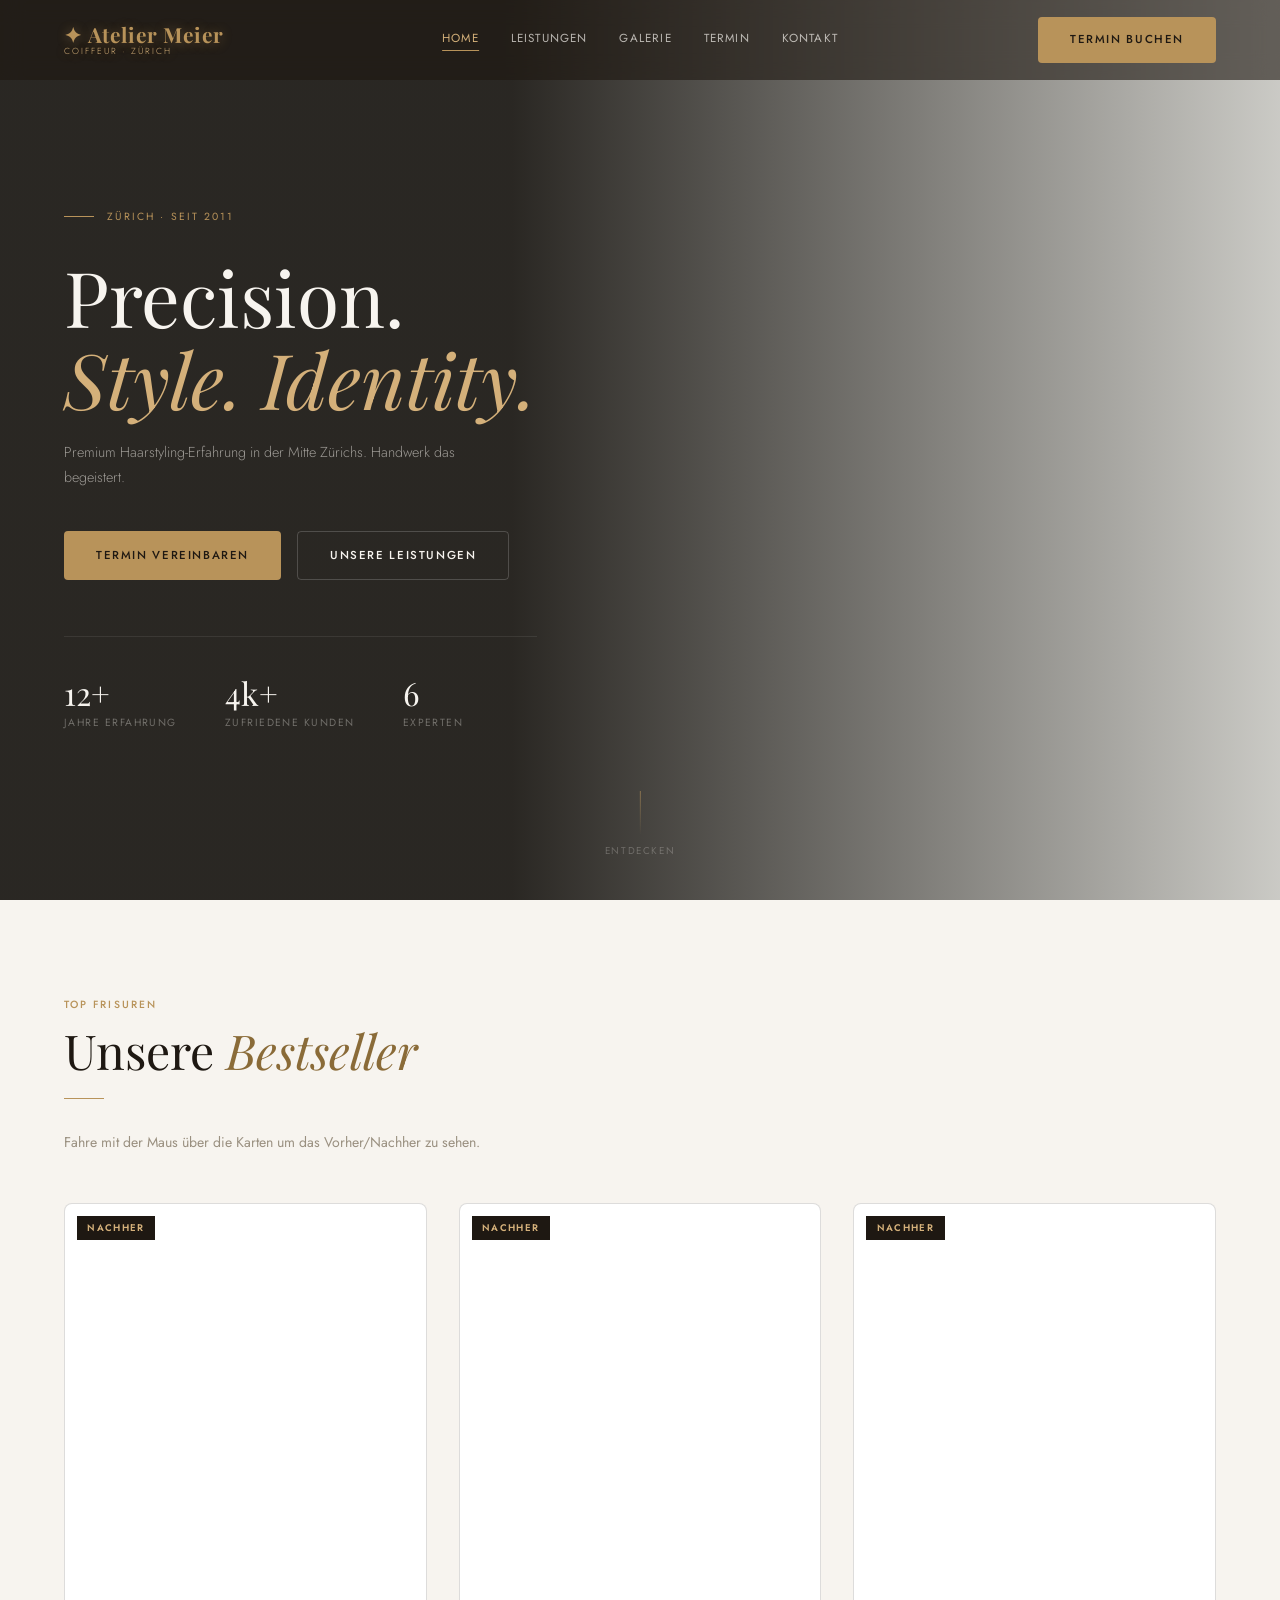
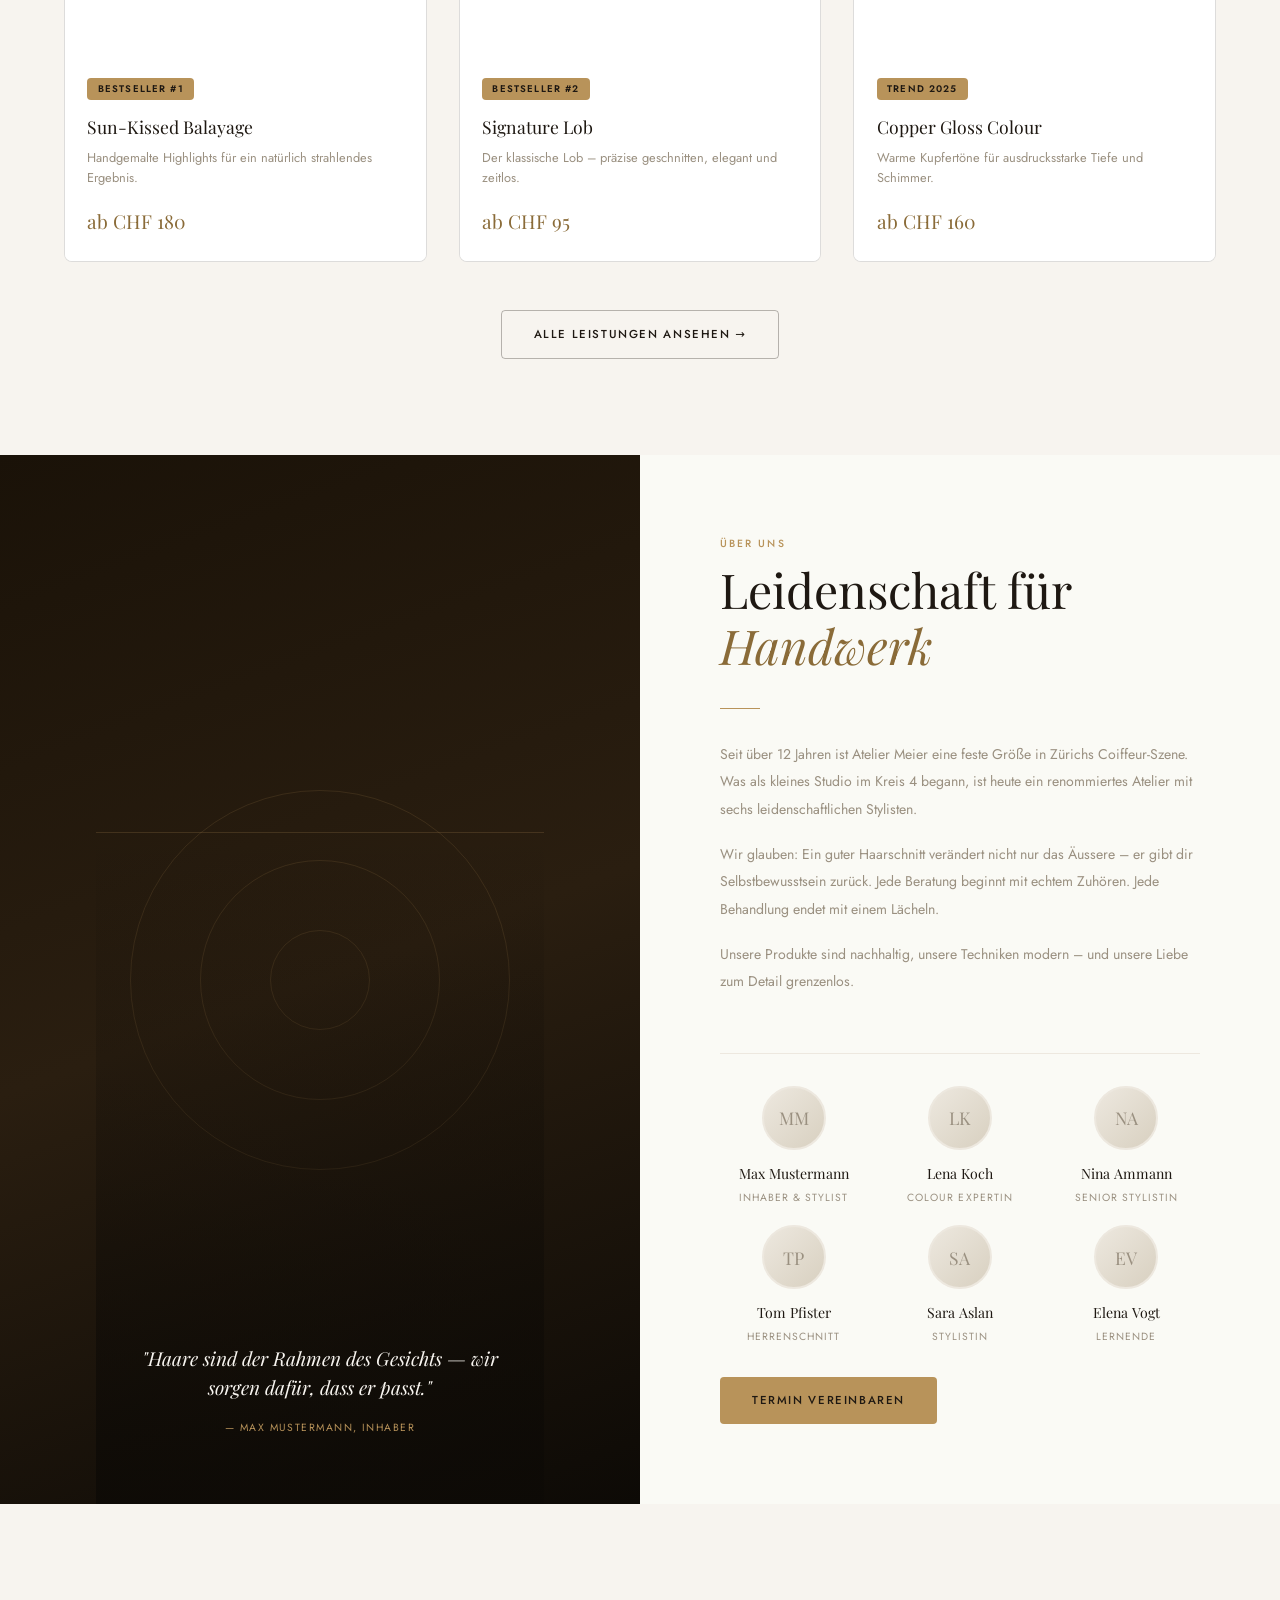
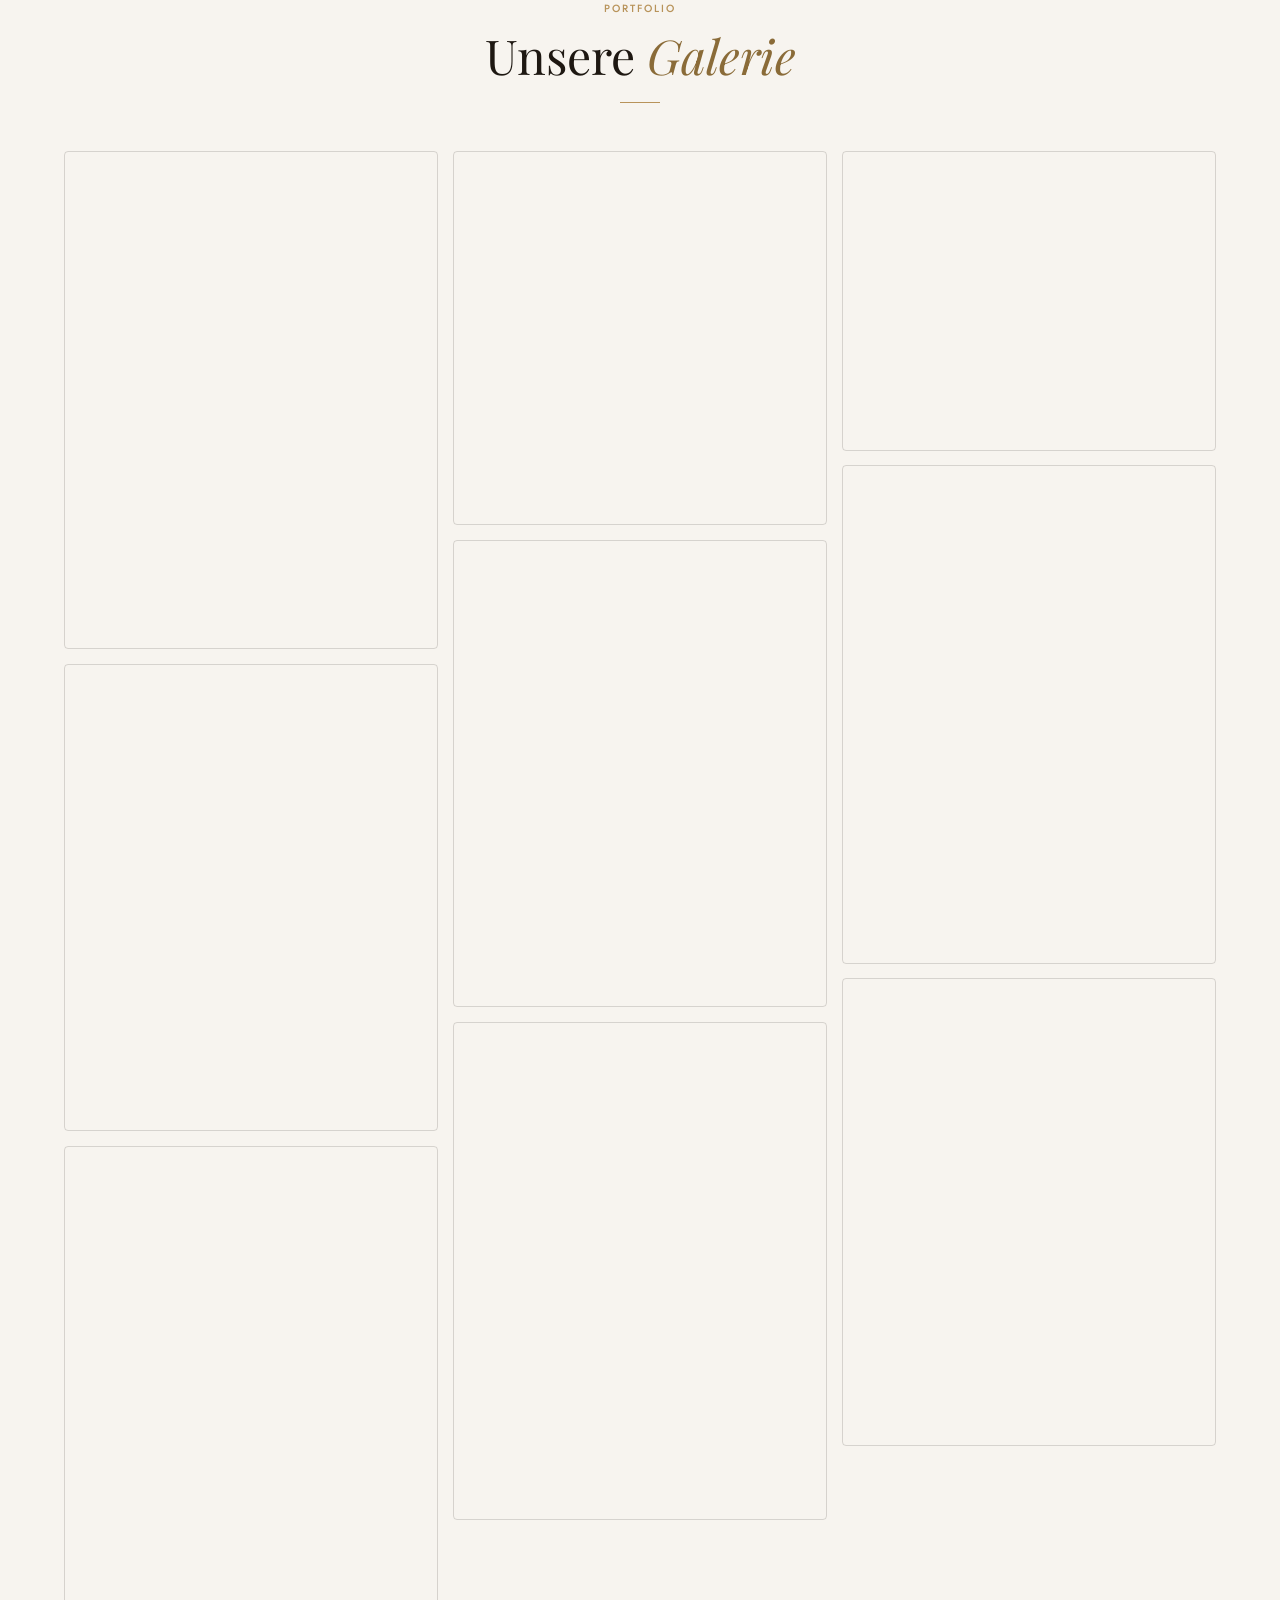
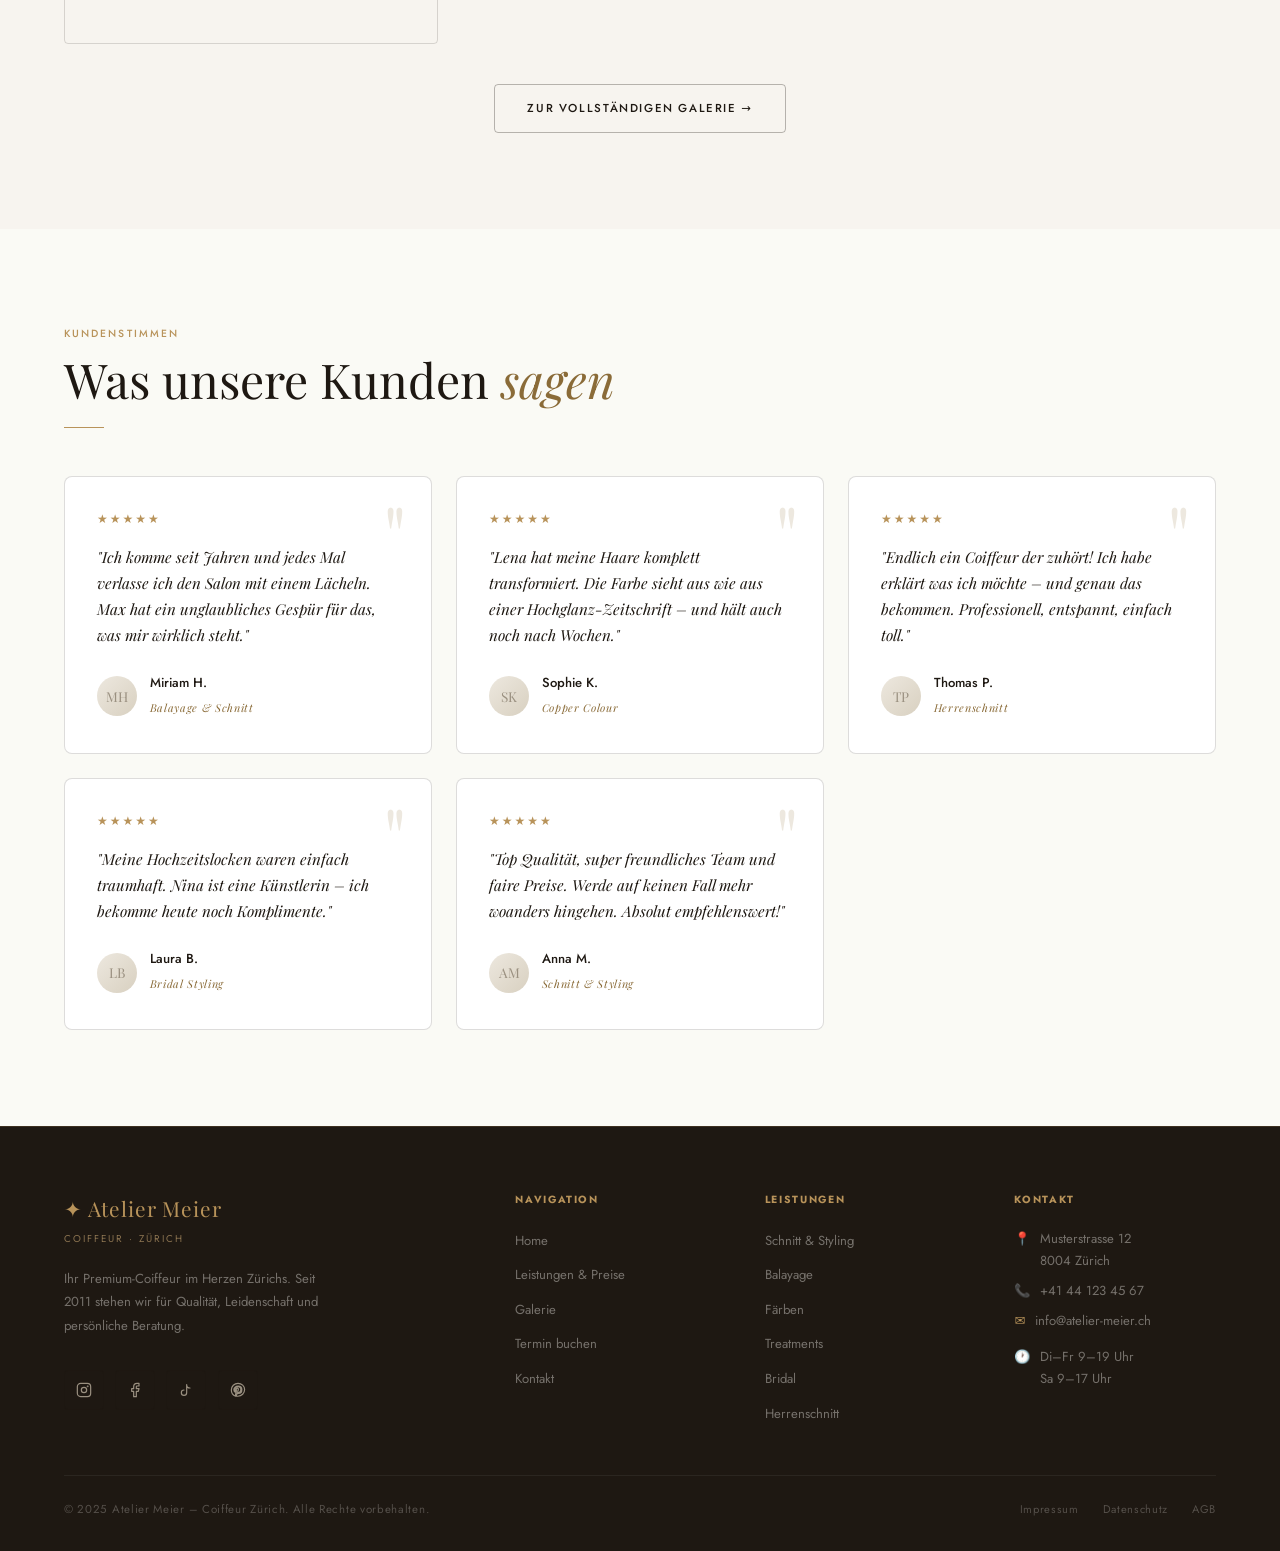
==== index.html @ 00f323e2 "Add files via upload" ====
<!DOCTYPE html>
<html lang="de">
<head>
  <meta charset="UTF-8">
  <meta name="viewport" content="width=device-width, initial-scale=1.0">
  <title>Coiffeur Zürich — Atelier Meier</title>
  <link rel="preconnect" href="https://fonts.googleapis.com">
  <link href="https://fonts.googleapis.com/css2?family=Playfair+Display:ital,wght@0,400;0,600;0,700;1,400;1,600&family=Jost:wght@300;400;500;600&family=Cormorant+Garamond:ital,wght@1,400;1,500&display=swap" rel="stylesheet">
  <link rel="stylesheet" href="style.css">
  <style>
    /* Hero background image */
    .hero-bg {
      background-image:
        linear-gradient(to right, rgba(13,10,6,0.88) 40%, rgba(13,10,6,0.2) 100%),
        url('images/hero-bg.jpg');
      background-size: cover;
      background-position: center;
    }
  </style>
</head>
<body>

<!-- ═══════ HEADER ═══════ -->
<header class="header dark-bg">
  <a href="index.html" class="nav-logo">
    ✦ Atelier Meier
    <span>Coiffeur · Zürich</span>
  </a>
  <nav class="nav-links">
    <a href="index.html" class="active">Home</a>
    <a href="produkte.html">Leistungen</a>
    <a href="galerie.html">Galerie</a>
    <a href="buchen.html">Termin</a>
    <a href="kontakt.html">Kontakt</a>
  </nav>
  <div class="nav-right">
    <a href="buchen.html" class="btn btn-gold">Termin buchen</a>
    <button class="hamburger" aria-label="Menü"><span></span><span></span><span></span></button>
  </div>
</header>
<nav class="mobile-nav">
  <a href="index.html">Home</a>
  <a href="produkte.html">Leistungen & Preise</a>
  <a href="galerie.html">Galerie</a>
  <a href="buchen.html">Termin buchen</a>
  <a href="kontakt.html">Kontakt</a>
</nav>

<!-- ═══════ HERO ═══════ -->
<section class="hero">
  <div class="hero-bg"></div>
  <div class="hero-img-accent"></div>
  <div class="hero-content">
    <div class="hero-eyebrow">Zürich · Seit 2011</div>
    <h1>Precision.<br><em>Style. Identity.</em></h1>
    <p class="hero-sub">Premium Haarstyling-Erfahrung in der Mitte Zürichs. Handwerk das begeistert.</p>
    <div class="hero-ctas">
      <a href="buchen.html" class="btn btn-gold">Termin vereinbaren</a>
      <a href="produkte.html" class="btn btn-outline-light">Unsere Leistungen</a>
    </div>
    <div class="hero-bar">
      <div><span class="hero-stat-num">12+</span><span class="hero-stat-label">Jahre Erfahrung</span></div>
      <div><span class="hero-stat-num">4k+</span><span class="hero-stat-label">Zufriedene Kunden</span></div>
      <div><span class="hero-stat-num">6</span><span class="hero-stat-label">Experten</span></div>
    </div>
  </div>
  <div class="scroll-hint">
    <div class="scroll-line"></div>
    <span>Entdecken</span>
  </div>
</section>

<!-- ═══════ BESTSELLER ═══════ -->
<section class="section bg-cream">
  <div class="fade-up">
    <span class="label">Top Frisuren</span>
    <h2 class="section-title">Unsere <em>Bestseller</em></h2>
    <div class="divider-gold"></div>
    <p style="color:var(--taupe);font-size:0.88rem;max-width:520px;margin-bottom:0;">Fahre mit der Maus über die Karten um das Vorher/Nachher zu sehen.</p>
  </div>
  <div class="bestseller-grid">

    <div class="style-card ba-balayage fade-up fade-up-delay-1">
      <div class="before-after">
        <div class="after-layer">
          <div class="ba-img-text">✦<br>Balayage<br>Nachher</div>
        </div>
        <div class="before-layer">
          <div class="ba-img-text" style="color:rgba(30,24,18,0.45);">✦<br>Natürlich<br>Vorher</div>
        </div>
        <span class="ba-label after">Nachher</span>
        <span class="ba-label before">Vorher</span>
      </div>
      <div class="style-card-body">
        <span class="style-badge">Bestseller #1</span>
        <div class="style-name">Sun-Kissed Balayage</div>
        <p class="style-desc">Handgemalte Highlights für ein natürlich strahlendes Ergebnis.</p>
        <span class="style-price">ab CHF 180</span>
      </div>
      <div class="hover-hint">Hover für Vorher/Nachher</div>
    </div>

    <div class="style-card ba-lob fade-up fade-up-delay-2">
      <div class="before-after">
        <div class="after-layer" style="background:linear-gradient(160deg,#1a1208,#3a2810);">
          <div class="ba-img-text">✦<br>Lob Cut<br>Nachher</div>
        </div>
        <div class="before-layer" style="background:linear-gradient(160deg,#d0c8b8,#e0d8c8);">
          <div class="ba-img-text" style="color:rgba(30,24,18,0.45);">✦<br>Lang<br>Vorher</div>
        </div>
        <span class="ba-label after">Nachher</span>
        <span class="ba-label before">Vorher</span>
      </div>
      <div class="style-card-body">
        <span class="style-badge">Bestseller #2</span>
        <div class="style-name">Signature Lob</div>
        <p class="style-desc">Der klassische Lob – präzise geschnitten, elegant und zeitlos.</p>
        <span class="style-price">ab CHF 95</span>
      </div>
      <div class="hover-hint">Hover für Vorher/Nachher</div>
    </div>

    <div class="style-card ba-copper fade-up fade-up-delay-3">
      <div class="before-after">
        <div class="after-layer" style="background:linear-gradient(160deg,#5a3d28,#8a6040);">
          <div class="ba-img-text" style="color:rgba(212,176,122,0.5);">✦<br>Kupfer<br>Nachher</div>
        </div>
        <div class="before-layer" style="background:linear-gradient(160deg,#9a9080,#b0a898);">
          <div class="ba-img-text" style="color:rgba(30,24,18,0.4);">✦<br>Aschblond<br>Vorher</div>
        </div>
        <span class="ba-label after">Nachher</span>
        <span class="ba-label before">Vorher</span>
      </div>
      <div class="style-card-body">
        <span class="style-badge">Trend 2025</span>
        <div class="style-name">Copper Gloss Colour</div>
        <p class="style-desc">Warme Kupfertöne für ausdrucksstarke Tiefe und Schimmer.</p>
        <span class="style-price">ab CHF 160</span>
      </div>
      <div class="hover-hint">Hover für Vorher/Nachher</div>
    </div>

  </div>
  <div style="text-align:center;margin-top:3rem;">
    <a href="produkte.html" class="btn btn-outline-dark">Alle Leistungen ansehen →</a>
  </div>
</section>

<!-- ═══════ ABOUT ═══════ -->
<section style="padding:0;" id="about">
  <div class="about-layout">
    <div class="about-visual">
      <div class="about-circles">
        <div class="about-circle" style="width:380px;height:380px;"></div>
        <div class="about-circle" style="width:240px;height:240px;"></div>
        <div class="about-circle" style="width:100px;height:100px;"></div>
      </div>
      <div class="about-person">
        <div class="about-quote-visual">
          <blockquote>"Haare sind der Rahmen des Gesichts — wir sorgen dafür, dass er passt."</blockquote>
          <cite>— Max Mustermann, Inhaber</cite>
        </div>
      </div>
    </div>
    <div class="about-content">
      <span class="label">Über uns</span>
      <h2 class="section-title">Leidenschaft für <em>Handwerk</em></h2>
      <div class="divider-gold"></div>
      <p>Seit über 12 Jahren ist Atelier Meier eine feste Größe in Zürichs Coiffeur-Szene. Was als kleines Studio im Kreis 4 begann, ist heute ein renommiertes Atelier mit sechs leidenschaftlichen Stylisten.</p>
      <p>Wir glauben: Ein guter Haarschnitt verändert nicht nur das Äussere – er gibt dir Selbstbewusstsein zurück. Jede Beratung beginnt mit echtem Zuhören. Jede Behandlung endet mit einem Lächeln.</p>
      <p>Unsere Produkte sind nachhaltig, unsere Techniken modern – und unsere Liebe zum Detail grenzenlos.</p>
      <div class="team-grid" style="grid-template-columns:repeat(3,1fr);">
        <div class="team-card">
          <div class="team-avatar">MM</div>
          <div class="team-name">Max Mustermann</div>
          <div class="team-role">Inhaber & Stylist</div>
        </div>
        <div class="team-card">
          <div class="team-avatar">LK</div>
          <div class="team-name">Lena Koch</div>
          <div class="team-role">Colour Expertin</div>
        </div>
        <div class="team-card">
          <div class="team-avatar">NA</div>
          <div class="team-name">Nina Ammann</div>
          <div class="team-role">Senior Stylistin</div>
        </div>
        <div class="team-card">
          <div class="team-avatar">TP</div>
          <div class="team-name">Tom Pfister</div>
          <div class="team-role">Herrenschnitt</div>
        </div>
        <div class="team-card">
          <div class="team-avatar">SA</div>
          <div class="team-name">Sara Aslan</div>
          <div class="team-role">Stylistin</div>
        </div>
        <div class="team-card">
          <div class="team-avatar">EV</div>
          <div class="team-name">Elena Vogt</div>
          <div class="team-role">Lernende</div>
        </div>
      </div>
      <div style="margin-top:2rem;">
        <a href="buchen.html" class="btn btn-gold">Termin vereinbaren</a>
      </div>
    </div>
  </div>
</section>

<!-- ═══════ GALERIE VORSCHAU ═══════ -->
<section class="section bg-cream">
  <div class="fade-up" style="text-align:center;margin-bottom:3rem;">
    <span class="label">Portfolio</span>
    <h2 class="section-title">Unsere <em>Galerie</em></h2>
    <div class="divider-gold center"></div>
  </div>
  <div class="gallery-masonry fade-up">
    <div class="gallery-item"><div class="gal-1 gallery-item-img"><div class="gallery-item-overlay"><span class="gallery-item-tag">Balayage</span></div></div></div>
    <div class="gallery-item"><div class="gal-2 gallery-item-img"><div class="gallery-item-overlay"><span class="gallery-item-tag" style="color:var(--espresso);background:rgba(255,255,255,0.7);">Schnitt</span></div></div></div>
    <div class="gallery-item"><div class="gal-3 gallery-item-img"><div class="gallery-item-overlay"><span class="gallery-item-tag">Colour</span></div></div></div>
    <div class="gallery-item"><div class="gal-7 gallery-item-img"><div class="gallery-item-overlay"><span class="gallery-item-tag" style="color:var(--espresso);background:rgba(255,255,255,0.7);">Styling</span></div></div></div>
    <div class="gallery-item"><div class="gal-5 gallery-item-img"><div class="gallery-item-overlay"><span class="gallery-item-tag">Highlights</span></div></div></div>
    <div class="gallery-item"><div class="gal-6 gallery-item-img"><div class="gallery-item-overlay"><span class="gallery-item-tag" style="color:var(--espresso);background:rgba(255,255,255,0.7);">Bridal</span></div></div></div>
    <div class="gallery-item"><div class="gal-4 gallery-item-img"><div class="gallery-item-overlay"><span class="gallery-item-tag">Herren</span></div></div></div>
    <div class="gallery-item"><div class="gal-8 gallery-item-img"><div class="gallery-item-overlay"><span class="gallery-item-tag" style="color:var(--espresso);background:rgba(255,255,255,0.7);">Treatment</span></div></div></div>
    <div class="gallery-item"><div class="gal-9 gallery-item-img"><div class="gallery-item-overlay"><span class="gallery-item-tag">Curls</span></div></div></div>
  </div>
  <div style="text-align:center;margin-top:2.5rem;">
    <a href="galerie.html" class="btn btn-outline-dark">Zur vollständigen Galerie →</a>
  </div>
</section>

<!-- ═══════ BEWERTUNGEN ═══════ -->
<section class="section">
  <div class="fade-up">
    <span class="label">Kundenstimmen</span>
    <h2 class="section-title">Was unsere Kunden <em>sagen</em></h2>
    <div class="divider-gold"></div>
  </div>
  <div class="reviews-grid">
    <div class="review-card fade-up fade-up-delay-1">
      <span class="review-stars">★★★★★</span>
      <p class="review-text">"Ich komme seit Jahren und jedes Mal verlasse ich den Salon mit einem Lächeln. Max hat ein unglaubliches Gespür für das, was mir wirklich steht."</p>
      <div class="review-author-row">
        <div class="review-avatar">MH</div>
        <div>
          <div class="review-name">Miriam H.</div>
          <span class="review-service">Balayage & Schnitt</span>
        </div>
      </div>
    </div>
    <div class="review-card fade-up fade-up-delay-2">
      <span class="review-stars">★★★★★</span>
      <p class="review-text">"Lena hat meine Haare komplett transformiert. Die Farbe sieht aus wie aus einer Hochglanz-Zeitschrift – und hält auch noch nach Wochen."</p>
      <div class="review-author-row">
        <div class="review-avatar">SK</div>
        <div>
          <div class="review-name">Sophie K.</div>
          <span class="review-service">Copper Colour</span>
        </div>
      </div>
    </div>
    <div class="review-card fade-up fade-up-delay-3">
      <span class="review-stars">★★★★★</span>
      <p class="review-text">"Endlich ein Coiffeur der zuhört! Ich habe erklärt was ich möchte – und genau das bekommen. Professionell, entspannt, einfach toll."</p>
      <div class="review-author-row">
        <div class="review-avatar">TP</div>
        <div>
          <div class="review-name">Thomas P.</div>
          <span class="review-service">Herrenschnitt</span>
        </div>
      </div>
    </div>
    <div class="review-card fade-up fade-up-delay-1">
      <span class="review-stars">★★★★★</span>
      <p class="review-text">"Meine Hochzeitslocken waren einfach traumhaft. Nina ist eine Künstlerin – ich bekomme heute noch Komplimente."</p>
      <div class="review-author-row">
        <div class="review-avatar">LB</div>
        <div>
          <div class="review-name">Laura B.</div>
          <span class="review-service">Bridal Styling</span>
        </div>
      </div>
    </div>
    <div class="review-card fade-up fade-up-delay-2">
      <span class="review-stars">★★★★★</span>
      <p class="review-text">"Top Qualität, super freundliches Team und faire Preise. Werde auf keinen Fall mehr woanders hingehen. Absolut empfehlenswert!"</p>
      <div class="review-author-row">
        <div class="review-avatar">AM</div>
        <div>
          <div class="review-name">Anna M.</div>
          <span class="review-service">Schnitt & Styling</span>
        </div>
      </div>
    </div>
  </div>
</section>

<!-- ═══════ FOOTER ═══════ -->
<footer class="footer">
  <div class="footer-grid">
    <div class="footer-brand">
      <span class="footer-brand-name">✦ Atelier Meier</span>
      <span class="footer-brand-sub">Coiffeur · Zürich</span>
      <p>Ihr Premium-Coiffeur im Herzen Zürichs. Seit 2011 stehen wir für Qualität, Leidenschaft und persönliche Beratung.</p>
      <div class="social-row">
        <a href="https://www.instagram.com/" target="_blank" rel="noopener" class="social-icon-btn" aria-label="Instagram">
          <svg viewBox="0 0 24 24"><rect x="2" y="2" width="20" height="20" rx="5" ry="5"/><circle cx="12" cy="12" r="4"/><circle cx="17.5" cy="6.5" r="0.5" fill="currentColor"/></svg>
        </a>
        <a href="https://www.facebook.com/" target="_blank" rel="noopener" class="social-icon-btn" aria-label="Facebook">
          <svg viewBox="0 0 24 24"><path d="M18 2h-3a5 5 0 0 0-5 5v3H7v4h3v8h4v-8h3l1-4h-4V7a1 1 0 0 1 1-1h3z"/></svg>
        </a>
        <a href="https://www.tiktok.com/" target="_blank" rel="noopener" class="social-icon-btn" aria-label="TikTok">
          <svg viewBox="0 0 24 24"><path d="M9 12a4 4 0 1 0 4 4V4a5 5 0 0 0 5 5"/></svg>
        </a>
        <a href="https://www.pinterest.com/" target="_blank" rel="noopener" class="social-icon-btn" aria-label="Pinterest">
          <svg viewBox="0 0 24 24"><path d="M12 2C6.48 2 2 6.48 2 12c0 4.24 2.65 7.86 6.39 9.29-.09-.78-.17-1.98.04-2.83.18-.77 1.22-5.17 1.22-5.17s-.31-.62-.31-1.54c0-1.45.84-2.53 1.88-2.53.89 0 1.32.67 1.32 1.47 0 .9-.57 2.23-.87 3.47-.25 1.04.52 1.88 1.54 1.88 1.85 0 3.09-2.37 3.09-5.17 0-2.14-1.44-3.73-4.04-3.73-2.94 0-4.76 2.2-4.76 4.64 0 .84.24 1.43.62 1.89.17.2.19.28.13.51-.04.17-.14.57-.18.73-.06.23-.24.31-.44.23-1.24-.51-1.82-1.88-1.82-3.42 0-2.52 2.12-5.53 6.33-5.53 3.38 0 5.6 2.44 5.6 5.07 0 3.45-1.91 6.02-4.71 6.02-.94 0-1.83-.51-2.13-1.08l-.59 2.27c-.21.82-.78 1.84-1.16 2.46.87.27 1.8.42 2.76.42 5.52 0 10-4.48 10-10S17.52 2 12 2z"/></svg>
        </a>
      </div>
    </div>
    <div class="footer-col">
      <h4>Navigation</h4>
      <ul>
        <li><a href="index.html">Home</a></li>
        <li><a href="produkte.html">Leistungen & Preise</a></li>
        <li><a href="galerie.html">Galerie</a></li>
        <li><a href="buchen.html">Termin buchen</a></li>
        <li><a href="kontakt.html">Kontakt</a></li>
      </ul>
    </div>
    <div class="footer-col">
      <h4>Leistungen</h4>
      <ul>
        <li><a href="produkte.html">Schnitt & Styling</a></li>
        <li><a href="produkte.html">Balayage</a></li>
        <li><a href="produkte.html">Färben</a></li>
        <li><a href="produkte.html">Treatments</a></li>
        <li><a href="produkte.html">Bridal</a></li>
        <li><a href="produkte.html">Herrenschnitt</a></li>
      </ul>
    </div>
    <div class="footer-col">
      <h4>Kontakt</h4>
      <div class="footer-contact-line"><span>📍</span><span>Musterstrasse 12<br>8004 Zürich</span></div>
      <div class="footer-contact-line"><span>📞</span><span>+41 44 123 45 67</span></div>
      <div class="footer-contact-line"><span>✉</span><span>info@atelier-meier.ch</span></div>
      <div class="footer-contact-line" style="margin-top:0.8rem;"><span>🕐</span><span>Di–Fr 9–19 Uhr<br>Sa 9–17 Uhr</span></div>
    </div>
  </div>
  <div class="footer-bottom">
    <p>© 2025 Atelier Meier – Coiffeur Zürich. Alle Rechte vorbehalten.</p>
    <div class="footer-bottom-links">
      <a href="#">Impressum</a>
      <a href="#">Datenschutz</a>
      <a href="#">AGB</a>
    </div>
  </div>
</footer>

<script src="script.js"></script>
</body>
</html>
---- style.css ----
/* ============================================================
   COIFFEUR ZÜRICH — style.css
   Farben & Werte im :root ändern!
   ============================================================ */

:root {
  /* ── FARBEN ── */
  --cream:        #F7F4EF;
  --cream-dark:   #EDE8DF;
  --sand:         #D8D0C0;
  --taupe:        #9A9080;
  --espresso:     #1E1812;
  --espresso-mid: #2C2318;
  --gold:         #B8935A;
  --gold-light:   #D4B07A;
  --gold-dark:    #8A6B38;
  --offwhite:     #FAFAF5;
  --white:        #FFFFFF;
  --black:        #111111;

  /* ── TYPOGRAFIE ── */
  --serif:        'Playfair Display', Georgia, serif;
  --sans:         'Jost', system-ui, sans-serif;
  --script:       'Cormorant Garamond', Georgia, serif;

  /* ── LAYOUT ── */
  --header-h:     80px;
  --radius:       4px;
  --radius-lg:    8px;
  --transition:   0.3s ease;

  /* ── BORDER ── */
  --border-light: rgba(255,255,255,0.18);
  --border-dark:  rgba(30,24,18,0.15);
  --border-gold:  rgba(184,147,90,0.4);
}

/* ── RESET ── */
*, *::before, *::after { box-sizing: border-box; margin: 0; padding: 0; }
html { scroll-behavior: smooth; font-size: 16px; }
body {
  background: var(--offwhite);
  color: var(--espresso);
  font-family: var(--sans);
  font-size: 0.95rem;
  line-height: 1.7;
  overflow-x: hidden;
}
a { color: inherit; text-decoration: none; }
img { max-width: 100%; display: block; object-fit: cover; }
button { cursor: pointer; font-family: var(--sans); border: none; }
ul { list-style: none; }

/* ── SCROLLBAR ── */
::-webkit-scrollbar { width: 5px; }
::-webkit-scrollbar-track { background: var(--cream); }
::-webkit-scrollbar-thumb { background: var(--gold); }

/* ============================================================
   TYPOGRAPHY HELPERS
   ============================================================ */
.label {
  font-size: 0.65rem;
  letter-spacing: 0.2em;
  text-transform: uppercase;
  font-weight: 500;
  color: var(--gold);
  display: block;
  margin-bottom: 0.6rem;
}
.section-title {
  font-family: var(--serif);
  font-size: clamp(1.9rem, 4vw, 3rem);
  font-weight: 400;
  line-height: 1.15;
  color: var(--espresso);
  margin-bottom: 1rem;
}
.section-title em { font-style: italic; color: var(--gold-dark); }
.section-title.light { color: var(--cream); }
.section-title.light em { color: var(--gold-light); }
.divider-gold {
  width: 40px; height: 1px;
  background: var(--gold);
  margin: 1.2rem 0 2rem;
}
.divider-gold.center { margin: 1.2rem auto 2rem; }

/* ============================================================
   BUTTONS
   ============================================================ */
.btn {
  display: inline-flex; align-items: center; gap: 0.5rem;
  font-family: var(--sans); font-size: 0.72rem;
  letter-spacing: 0.14em; text-transform: uppercase;
  font-weight: 500; padding: 0.85rem 2rem;
  border-radius: var(--radius);
  transition: all var(--transition); cursor: pointer;
}
.btn-gold {
  background: var(--gold); color: var(--espresso); border: none;
}
.btn-gold:hover { background: var(--gold-light); transform: translateY(-2px); box-shadow: 0 8px 24px rgba(184,147,90,0.3); }

.btn-outline-light {
  background: transparent; color: var(--cream);
  border: 1px solid var(--border-light);
}
.btn-outline-light:hover { border-color: var(--gold-light); color: var(--gold-light); }

.btn-outline-dark {
  background: transparent; color: var(--espresso);
  border: 1px solid rgba(30,24,18,0.3);
}
.btn-outline-dark:hover { border-color: var(--gold); color: var(--gold-dark); }

.btn-dark {
  background: var(--espresso); color: var(--cream); border: none;
}
.btn-dark:hover { background: var(--espresso-mid); transform: translateY(-2px); }

/* ============================================================
   HEADER / NAV
   ============================================================ */
.header {
  position: fixed; top: 0; left: 0; right: 0;
  height: var(--header-h);
  z-index: 1000;
  display: flex; align-items: center; justify-content: space-between;
  padding: 0 5%;
  transition: background 0.4s, box-shadow 0.4s;
}
.header.scrolled {
  background: rgba(250,250,245,0.96);
  backdrop-filter: blur(16px);
  box-shadow: 0 1px 0 var(--border-dark);
}
.header.dark-bg { background: rgba(30,24,18,0.6); backdrop-filter: blur(12px); }
.header.dark-bg.scrolled { background: rgba(20,16,10,0.96); }

.nav-logo {
  font-family: var(--serif);
  font-size: 1.3rem;
  font-weight: 700;
  color: var(--gold);
  letter-spacing: 0.04em;
  line-height: 1;
  text-shadow: 0 1px 12px rgba(184,147,90,0.4);
  flex-shrink: 0;
}
.nav-logo span { display: block; font-size: 0.55rem; letter-spacing: 0.22em; text-transform: uppercase; color: var(--gold-light); font-family: var(--sans); font-weight: 300; margin-top: 2px; }

.nav-links {
  display: flex; align-items: center; gap: 2rem;
  position: absolute; left: 50%; transform: translateX(-50%);
}
.nav-links a {
  font-size: 0.73rem; letter-spacing: 0.1em; text-transform: uppercase;
  color: var(--cream); opacity: 0.7;
  transition: opacity 0.2s, color 0.2s;
  position: relative; padding-bottom: 3px;
}
.nav-links a::after {
  content: ''; position: absolute; bottom: 0; left: 0;
  width: 0; height: 1px; background: var(--gold);
  transition: width 0.3s;
}
.nav-links a:hover, .nav-links a.active { opacity: 1; color: var(--gold-light); }
.nav-links a:hover::after, .nav-links a.active::after { width: 100%; }
.header.scrolled .nav-links a { color: var(--espresso); }
.header.scrolled .nav-links a:hover { color: var(--gold-dark); }

.nav-right { display: flex; align-items: center; gap: 0.8rem; flex-shrink: 0; }

.hamburger {
  display: none; flex-direction: column; gap: 5px;
  background: none; border: none; padding: 4px; cursor: pointer;
}
.hamburger span { display: block; width: 22px; height: 1.5px; background: var(--cream); border-radius: 2px; transition: all 0.3s; }
.header.scrolled .hamburger span { background: var(--espresso); }

/* Mobile nav */
.mobile-nav {
  display: none;
  position: fixed; top: var(--header-h); left: 0; right: 0;
  background: rgba(20,16,10,0.98);
  backdrop-filter: blur(20px);
  padding: 2rem 5%;
  z-index: 999;
  border-bottom: 1px solid var(--border-gold);
}
.mobile-nav.open { display: flex; flex-direction: column; gap: 1.2rem; }
.mobile-nav a { font-size: 1rem; letter-spacing: 0.08em; color: var(--cream); opacity: 0.8; padding: 0.4rem 0; border-bottom: 1px solid rgba(255,255,255,0.06); }
.mobile-nav a:hover { color: var(--gold-light); opacity: 1; }

/* ============================================================
   HERO
   ============================================================ */
.hero {
  position: relative; min-height: 100vh;
  display: flex; align-items: center;
  overflow: hidden;
}
.hero-bg {
  position: absolute; inset: 0;
  background: linear-gradient(135deg, #0d0a06 0%, #2a1e10 40%, #1a1208 100%);
}
/* Simulated hero image with gradient texture */
.hero-bg::before {
  content: '';
  position: absolute; inset: 0;
  background:
    radial-gradient(ellipse 80% 60% at 70% 50%, rgba(184,147,90,0.08) 0%, transparent 60%),
    repeating-linear-gradient(45deg, transparent, transparent 60px, rgba(184,147,90,0.015) 61px),
    repeating-linear-gradient(-45deg, transparent, transparent 60px, rgba(255,255,255,0.01) 61px);
}
.hero-bg::after {
  content: '';
  position: absolute; inset: 0;
  background: linear-gradient(to right, rgba(13,10,6,0.92) 45%, rgba(13,10,6,0.3) 100%);
}
.hero-img-accent {
  position: absolute; right: 0; top: 0; bottom: 0; width: 55%;
  background: linear-gradient(160deg, #2a1e10 0%, #3d2b18 50%, #1a1208 100%);
  clip-path: polygon(8% 0, 100% 0, 100% 100%, 0% 100%);
  opacity: 0.6;
}
.hero-img-placeholder {
  position: absolute; right: 5%; top: 50%; transform: translateY(-50%);
  width: 38%; aspect-ratio: 3/4;
  border: 1px solid var(--border-gold);
  display: flex; align-items: center; justify-content: center;
  flex-direction: column; gap: 0.8rem;
  color: rgba(184,147,90,0.4);
  font-family: var(--serif); font-size: 0.8rem;
  letter-spacing: 0.08em;
  font-style: italic;
}
.hero-img-placeholder::before {
  content: '';
  position: absolute; inset: 8px;
  border: 1px solid rgba(184,147,90,0.12);
}

.hero-content {
  position: relative; z-index: 2;
  padding: calc(var(--header-h) + 2rem) 5% 5rem;
  max-width: 640px;
}
.hero-eyebrow {
  display: inline-flex; align-items: center; gap: 0.8rem;
  font-size: 0.65rem; letter-spacing: 0.2em; text-transform: uppercase;
  color: var(--gold); margin-bottom: 1.8rem;
}
.hero-eyebrow::before { content: ''; width: 30px; height: 1px; background: var(--gold); }
.hero h1 {
  font-family: var(--serif); font-size: clamp(2.8rem, 6vw, 5rem);
  color: var(--cream); font-weight: 400; line-height: 1.08;
  margin-bottom: 1.2rem;
}
.hero h1 em { font-style: italic; color: var(--gold-light); display: block; }
.hero-sub {
  font-size: 0.9rem; color: rgba(247,244,239,0.55);
  max-width: 420px; margin-bottom: 2.5rem; line-height: 1.8;
  font-weight: 300;
}
.hero-ctas { display: flex; gap: 1rem; flex-wrap: wrap; margin-bottom: 3.5rem; }
.hero-bar {
  display: flex; gap: 3rem; padding-top: 2.5rem;
  border-top: 1px solid rgba(255,255,255,0.08);
}
.hero-stat-num {
  font-family: var(--serif); font-size: 2rem; color: var(--cream);
  display: block; line-height: 1;
}
.hero-stat-label {
  font-size: 0.65rem; letter-spacing: 0.14em; text-transform: uppercase;
  color: rgba(247,244,239,0.35); margin-top: 0.3rem; display: block;
}

/* Scroll indicator */
.scroll-hint {
  position: absolute; bottom: 2.5rem; left: 50%; transform: translateX(-50%);
  display: flex; flex-direction: column; align-items: center; gap: 0.5rem;
  color: rgba(247,244,239,0.25); font-size: 0.62rem; letter-spacing: 0.16em;
  text-transform: uppercase; z-index: 2;
}
.scroll-line { width: 1px; height: 44px; background: linear-gradient(to bottom, rgba(184,147,90,0.6), transparent); }

/* ============================================================
   SECTION WRAPPER
   ============================================================ */
.section { padding: 6rem 5%; }
.section.bg-cream { background: var(--cream); }
.section.bg-dark { background: var(--espresso); }
.section.bg-espresso-mid { background: var(--espresso-mid); }

/* ============================================================
   BESTSELLER / BEFORE-AFTER
   ============================================================ */
.bestseller-grid {
  display: grid;
  grid-template-columns: repeat(auto-fill, minmax(300px, 1fr));
  gap: 2rem;
  margin-top: 3rem;
}
.style-card {
  position: relative; overflow: hidden;
  border-radius: var(--radius-lg);
  cursor: pointer;
  border: 1px solid var(--border-dark);
}
.style-card:hover { box-shadow: 0 20px 60px rgba(0,0,0,0.2); }
.style-card-img {
  aspect-ratio: 3/4;
  position: relative; overflow: hidden;
}
/* Before/After effect */
.before-after {
  position: relative; overflow: hidden;
  aspect-ratio: 3/4;
}
.after-layer {
  position: absolute; inset: 0;
  background: linear-gradient(160deg, #2a1e10, #3d2b18, #1a1208);
  display: flex; align-items: center; justify-content: center;
  transition: opacity 0.5s ease;
}
.before-layer {
  position: absolute; inset: 0;
  background: linear-gradient(160deg, #c8bfb2, #ddd8d0, #b0a898);
  display: flex; align-items: center; justify-content: center;
  opacity: 0;
  transition: opacity 0.5s ease;
}
.style-card:hover .before-layer { opacity: 1; }
.style-card:hover .after-layer { opacity: 0; }
.ba-label {
  position: absolute; top: 0.75rem;
  font-size: 0.6rem; letter-spacing: 0.14em; text-transform: uppercase;
  padding: 0.25rem 0.65rem; font-weight: 600;
}
.ba-label.after { left: 0.75rem; background: var(--espresso); color: var(--gold-light); }
.ba-label.before { right: 0.75rem; background: var(--cream); color: var(--espresso); opacity: 0; transition: opacity 0.4s; }
.style-card:hover .ba-label.before { opacity: 1; }
.style-card:hover .ba-label.after { opacity: 0; }
.ba-img-text { font-family: var(--serif); font-size: 0.75rem; letter-spacing: 0.08em; font-style: italic; text-align: center; padding: 1rem; }
.after-layer .ba-img-text { color: rgba(184,147,90,0.5); }
.before-layer .ba-img-text { color: rgba(30,24,18,0.4); }

.style-card-body { padding: 1.3rem 1.4rem 1.5rem; background: var(--white); }
.style-badge {
  font-size: 0.6rem; letter-spacing: 0.12em; text-transform: uppercase;
  background: var(--gold); color: var(--espresso);
  padding: 0.18rem 0.65rem; display: inline-block;
  margin-bottom: 0.7rem; font-weight: 600;
  border-radius: var(--radius);
}
.style-name {
  font-family: var(--serif); font-size: 1.1rem; font-weight: 400;
  color: var(--espresso); margin-bottom: 0.4rem;
}
.style-desc { font-size: 0.8rem; color: var(--taupe); line-height: 1.6; margin-bottom: 1rem; }
.style-price {
  font-family: var(--serif); font-size: 1.2rem;
  color: var(--gold-dark); display: block;
}
.hover-hint {
  position: absolute; bottom: 0; left: 0; right: 0;
  padding: 0.6rem; background: var(--espresso);
  text-align: center; font-size: 0.62rem; letter-spacing: 0.12em;
  text-transform: uppercase; color: var(--gold-light);
  transform: translateY(100%); transition: transform 0.3s;
}
.style-card:hover .hover-hint { transform: translateY(0); }

/* ============================================================
   PRODUCT PAGE - CAROUSELS
   ============================================================ */
.carousel-section { margin-bottom: 4rem; }
.carousel-header { display: flex; align-items: flex-end; justify-content: space-between; margin-bottom: 2rem; flex-wrap: wrap; gap: 1rem; }
.carousel-track-wrap { overflow: hidden; }
.carousel-track {
  display: flex; gap: 1.5rem;
  transition: transform 0.5s cubic-bezier(0.4, 0, 0.2, 1);
}
.carousel-card {
  flex: 0 0 280px;
  border-radius: var(--radius-lg);
  overflow: hidden;
  border: 1px solid var(--border-dark);
  background: var(--white);
  transition: transform 0.3s, box-shadow 0.3s;
}
.carousel-card:hover { transform: translateY(-4px); box-shadow: 0 16px 40px rgba(0,0,0,0.12); }
.cc-img {
  aspect-ratio: 4/5; position: relative; overflow: hidden;
}
.cc-after { width: 100%; height: 100%; display: flex; align-items: center; justify-content: center; transition: opacity 0.4s; }
.cc-before {
  position: absolute; inset: 0; opacity: 0;
  display: flex; align-items: center; justify-content: center;
  transition: opacity 0.4s;
}
.carousel-card:hover .cc-before { opacity: 1; }
.carousel-card:hover .cc-after { opacity: 0; }
.cc-body { padding: 1rem 1.2rem 1.3rem; }
.cc-name { font-family: var(--serif); font-size: 1rem; margin-bottom: 0.3rem; }
.cc-desc { font-size: 0.78rem; color: var(--taupe); margin-bottom: 0.7rem; }
.cc-price { font-family: var(--serif); font-size: 1.1rem; color: var(--gold-dark); }
.carousel-nav { display: flex; gap: 0.6rem; margin-top: 1.5rem; justify-content: center; }
.car-btn {
  width: 40px; height: 40px;
  border: 1px solid var(--border-dark);
  background: transparent; border-radius: var(--radius);
  color: var(--espresso); font-size: 1rem;
  display: flex; align-items: center; justify-content: center;
  transition: all 0.2s; cursor: pointer;
}
.car-btn:hover { background: var(--espresso); color: var(--cream); border-color: var(--espresso); }

/* ============================================================
   PRICE TABLE
   ============================================================ */
.price-grid {
  display: grid;
  grid-template-columns: repeat(auto-fit, minmax(260px, 1fr));
  gap: 1.5rem; margin-top: 3rem;
}
.price-card {
  background: var(--white);
  border: 1px solid var(--border-dark);
  border-radius: var(--radius-lg);
  overflow: hidden;
  transition: transform 0.3s, box-shadow 0.3s;
}
.price-card:hover { transform: translateY(-5px); box-shadow: 0 20px 50px rgba(0,0,0,0.1); }
.price-card.featured {
  border-color: var(--gold);
  box-shadow: 0 0 0 1px var(--gold);
}
.price-card-header {
  padding: 1.8rem 1.8rem 1.4rem;
  background: linear-gradient(135deg, var(--espresso) 0%, var(--espresso-mid) 100%);
  position: relative; overflow: hidden;
}
.price-card-header::before {
  content: '';
  position: absolute; top: -20px; right: -20px;
  width: 100px; height: 100px; border-radius: 50%;
  background: rgba(184,147,90,0.08);
}
.price-card.featured .price-card-header { background: linear-gradient(135deg, var(--gold-dark), var(--gold)); }
.price-cat { font-size: 0.62rem; letter-spacing: 0.16em; text-transform: uppercase; color: var(--gold-light); margin-bottom: 0.5rem; display: block; }
.price-card.featured .price-cat { color: rgba(30,24,18,0.7); }
.price-name { font-family: var(--serif); font-size: 1.3rem; color: var(--cream); font-weight: 400; }
.price-card.featured .price-name { color: var(--espresso); }
.price-badge {
  position: absolute; top: 1rem; right: 1rem;
  background: var(--gold-light); color: var(--espresso);
  font-size: 0.58rem; letter-spacing: 0.1em; text-transform: uppercase;
  padding: 0.22rem 0.6rem; font-weight: 600;
}
.price-card-body { padding: 1.6rem 1.8rem; }
.price-item {
  display: flex; justify-content: space-between; align-items: baseline;
  padding: 0.65rem 0;
  border-bottom: 1px solid var(--cream-dark);
  font-size: 0.86rem;
}
.price-item:last-child { border-bottom: none; }
.price-item-name { color: var(--espresso-mid); }
.price-item-price {
  font-family: var(--serif); font-size: 1rem;
  color: var(--gold-dark); white-space: nowrap; margin-left: 1rem;
}
.price-item-desc { font-size: 0.7rem; color: var(--taupe); display: block; margin-top: 1px; }

/* ============================================================
   ABOUT
   ============================================================ */
.about-layout {
  display: grid;
  grid-template-columns: 1fr 1fr;
  gap: 0; min-height: 70vh;
}
.about-visual {
  background: linear-gradient(160deg, #1a1208, #2a1e10, #0d0a06);
  position: relative; overflow: hidden;
  display: flex; align-items: flex-end;
}
.about-circles { position: absolute; inset: 0; display: flex; align-items: center; justify-content: center; }
.about-circle { border: 1px solid rgba(184,147,90,0.15); border-radius: 50%; position: absolute; }
.about-person {
  position: absolute; bottom: 0; left: 50%; transform: translateX(-50%);
  width: 70%; aspect-ratio: 2/3;
  background: linear-gradient(to top, rgba(184,147,90,0.1), transparent);
  border-top: 1px solid rgba(184,147,90,0.2);
  display: flex; flex-direction: column; align-items: center; justify-content: flex-end;
  padding-bottom: 2rem;
}
.about-quote-visual {
  text-align: center; padding: 2rem;
}
.about-quote-visual blockquote { font-family: var(--serif); font-size: 1.2rem; color: var(--cream); font-style: italic; line-height: 1.5; margin-bottom: 0.8rem; }
.about-quote-visual cite { font-size: 0.65rem; letter-spacing: 0.14em; text-transform: uppercase; color: var(--gold); font-style: normal; }

.about-content { padding: 5rem 5rem; display: flex; flex-direction: column; justify-content: center; }
.about-content p { font-size: 0.88rem; color: var(--taupe); line-height: 1.95; margin-bottom: 1.1rem; }
.team-grid { display: grid; grid-template-columns: repeat(3, 1fr); gap: 1.2rem; margin-top: 2.5rem; padding-top: 2rem; border-top: 1px solid var(--cream-dark); }
.team-card { text-align: center; }
.team-avatar {
  width: 64px; height: 64px; border-radius: 50%;
  background: linear-gradient(135deg, var(--cream-dark), var(--sand));
  margin: 0 auto 0.7rem;
  display: flex; align-items: center; justify-content: center;
  font-family: var(--serif); font-size: 1.1rem; color: var(--taupe);
  border: 2px solid var(--cream-dark);
  transition: border-color 0.3s;
}
.team-card:hover .team-avatar { border-color: var(--gold); }
.team-name { font-family: var(--serif); font-size: 0.88rem; color: var(--espresso); margin-bottom: 0.2rem; }
.team-role { font-size: 0.65rem; letter-spacing: 0.1em; text-transform: uppercase; color: var(--taupe); }

/* ============================================================
   GALLERY
   ============================================================ */
.gallery-masonry {
  columns: 3; column-gap: 1rem;
  margin-top: 3rem;
}
.gallery-item {
  break-inside: avoid; margin-bottom: 1rem;
  position: relative; overflow: hidden;
  border-radius: var(--radius);
  cursor: pointer;
  border: 1px solid var(--border-dark);
}
.gallery-item-img {
  width: 100%; display: block;
  transition: transform 0.5s ease;
}
.gallery-item:hover .gallery-item-img { transform: scale(1.05); }
.gallery-item-overlay {
  position: absolute; inset: 0;
  background: rgba(30,24,18,0);
  display: flex; align-items: center; justify-content: center;
  transition: background 0.3s;
}
.gallery-item:hover .gallery-item-overlay { background: rgba(30,24,18,0.45); }
.gallery-item-tag {
  font-size: 0.65rem; letter-spacing: 0.14em; text-transform: uppercase;
  color: var(--cream); opacity: 0; transition: opacity 0.3s;
  background: rgba(184,147,90,0.8); padding: 0.3rem 0.8rem;
  border-radius: var(--radius);
}
.gallery-item:hover .gallery-item-tag { opacity: 1; }
/* Gallery placeholder colors */
.gal-1 { background: linear-gradient(135deg, #2a1e10, #1a1208); aspect-ratio: 2/3; }
.gal-2 { background: linear-gradient(135deg, #d8d0c0, #c8bfb2); aspect-ratio: 4/5; }
.gal-3 { background: linear-gradient(135deg, #3d2b18, #2a1e10); aspect-ratio: 3/4; }
.gal-4 { background: linear-gradient(135deg, #ede8df, #d8d0c0); aspect-ratio: 1; }
.gal-5 { background: linear-gradient(135deg, #1a1208, #2a1e10); aspect-ratio: 5/6; }
.gal-6 { background: linear-gradient(135deg, #c8bfb2, #b0a898); aspect-ratio: 3/2; }
.gal-7 { background: linear-gradient(135deg, #2a1e10, #4a3520); aspect-ratio: 2/3; }
.gal-8 { background: linear-gradient(135deg, #ede8df, #e8e2d8); aspect-ratio: 4/3; }
.gal-9 { background: linear-gradient(135deg, #1a1208, #0d0a06); aspect-ratio: 3/4; }

/* ============================================================
   REVIEWS
   ============================================================ */
.reviews-grid {
  display: grid;
  grid-template-columns: repeat(auto-fill, minmax(280px, 1fr));
  gap: 1.5rem; margin-top: 3rem;
}
.review-card {
  background: var(--white);
  border: 1px solid var(--border-dark);
  border-radius: var(--radius-lg);
  padding: 2rem;
  transition: transform 0.3s, box-shadow 0.3s;
  position: relative;
}
.review-card::before {
  content: '"';
  position: absolute; top: 1rem; right: 1.5rem;
  font-family: var(--serif); font-size: 5rem; line-height: 1;
  color: var(--cream-dark); pointer-events: none;
}
.review-card:hover { transform: translateY(-4px); box-shadow: 0 16px 40px rgba(0,0,0,0.08); }
.review-stars { color: var(--gold); letter-spacing: 2px; font-size: 0.75rem; margin-bottom: 1rem; display: block; }
.review-text { font-family: var(--serif); font-size: 0.95rem; font-style: italic; color: var(--espresso); line-height: 1.7; margin-bottom: 1.5rem; }
.review-author-row { display: flex; align-items: center; gap: 0.8rem; }
.review-avatar {
  width: 40px; height: 40px; border-radius: 50%;
  background: linear-gradient(135deg, var(--cream-dark), var(--sand));
  display: flex; align-items: center; justify-content: center;
  font-family: var(--serif); font-size: 0.85rem; color: var(--taupe);
  flex-shrink: 0;
}
.review-name { font-size: 0.82rem; font-weight: 500; color: var(--espresso); }
.review-service { font-size: 0.68rem; color: var(--gold-dark); letter-spacing: 0.06em; font-style: italic; font-family: var(--serif); }

/* ============================================================
   BOOKING PAGE
   ============================================================ */
.booking-layout {
  display: grid; grid-template-columns: 1fr 380px; gap: 3rem;
  align-items: start;
}
.booking-form-section {
  background: var(--white);
  border: 1px solid var(--border-dark);
  border-radius: var(--radius-lg);
  padding: 2.5rem;
}
.booking-form-section h3 {
  font-family: var(--serif); font-size: 1.15rem; font-weight: 400;
  margin-bottom: 1.8rem; padding-bottom: 1rem;
  border-bottom: 1px solid var(--cream-dark);
  color: var(--espresso);
}
.form-group { margin-bottom: 1.2rem; }
.form-row { display: grid; grid-template-columns: 1fr 1fr; gap: 1rem; }
.form-label {
  display: block; font-size: 0.68rem; letter-spacing: 0.1em;
  text-transform: uppercase; color: var(--taupe);
  margin-bottom: 0.45rem; font-weight: 500;
}
.form-input, .form-select, .form-textarea {
  width: 100%;
  background: var(--offwhite);
  border: 1px solid var(--border-dark);
  border-radius: var(--radius);
  padding: 0.78rem 1rem;
  font-family: var(--sans); font-size: 0.88rem;
  color: var(--espresso); outline: none;
  transition: border-color 0.25s, box-shadow 0.25s;
}
.form-input:focus, .form-select:focus, .form-textarea:focus {
  border-color: var(--gold);
  box-shadow: 0 0 0 3px rgba(184,147,90,0.12);
}
.form-input::placeholder, .form-textarea::placeholder { color: var(--sand); }
.form-textarea { resize: vertical; min-height: 100px; }
.form-select { cursor: pointer; }

/* Service checkboxes */
.service-checkboxes { display: grid; grid-template-columns: 1fr 1fr; gap: 0.6rem; }
.service-check-item { position: relative; }
.service-check-item input { position: absolute; opacity: 0; width: 0; }
.service-check-label {
  display: flex; align-items: center; gap: 0.6rem;
  padding: 0.65rem 0.9rem;
  border: 1px solid var(--border-dark);
  border-radius: var(--radius);
  cursor: pointer; font-size: 0.82rem;
  color: var(--espresso-mid);
  transition: all 0.2s; background: var(--offwhite);
}
.service-check-item input:checked + .service-check-label {
  border-color: var(--gold);
  background: rgba(184,147,90,0.07);
  color: var(--gold-dark);
}
.check-icon {
  width: 16px; height: 16px; border: 1px solid var(--sand);
  border-radius: 3px; flex-shrink: 0;
  display: flex; align-items: center; justify-content: center;
  transition: all 0.2s;
}
.service-check-item input:checked + .service-check-label .check-icon {
  background: var(--gold); border-color: var(--gold); color: white;
  font-size: 0.7rem;
}

/* Stylist picker */
.stylist-grid { display: grid; grid-template-columns: repeat(3, 1fr); gap: 0.8rem; }
.stylist-pick { position: relative; }
.stylist-pick input { position: absolute; opacity: 0; width: 0; }
.stylist-pick-label {
  display: flex; flex-direction: column; align-items: center; gap: 0.4rem;
  padding: 0.8rem 0.5rem;
  border: 1px solid var(--border-dark);
  border-radius: var(--radius);
  cursor: pointer; text-align: center;
  transition: all 0.2s; background: var(--offwhite);
}
.stylist-pick input:checked + .stylist-pick-label {
  border-color: var(--gold); background: rgba(184,147,90,0.07);
}
.stylist-pick-av {
  width: 44px; height: 44px; border-radius: 50%;
  background: linear-gradient(135deg, var(--cream-dark), var(--sand));
  display: flex; align-items: center; justify-content: center;
  font-family: var(--serif); font-size: 0.9rem; color: var(--taupe);
  transition: border-color 0.2s;
  border: 2px solid transparent;
}
.stylist-pick input:checked + .stylist-pick-label .stylist-pick-av { border-color: var(--gold); }
.stylist-pick-name { font-size: 0.72rem; color: var(--espresso); font-weight: 500; }
.stylist-pick-spec { font-size: 0.62rem; color: var(--taupe); letter-spacing: 0.04em; }

/* Booking sidebar */
.booking-sidebar {
  position: sticky; top: calc(var(--header-h) + 1.5rem);
}
.booking-info-card {
  background: var(--espresso);
  border-radius: var(--radius-lg);
  padding: 2rem; margin-bottom: 1.5rem;
  border: 1px solid rgba(184,147,90,0.2);
}
.booking-info-card h4 {
  font-family: var(--serif); font-size: 1.1rem; color: var(--cream);
  font-weight: 400; margin-bottom: 1.2rem; padding-bottom: 0.8rem;
  border-bottom: 1px solid rgba(255,255,255,0.08);
}
.info-row {
  display: flex; gap: 0.8rem; margin-bottom: 1rem;
  font-size: 0.82rem; color: rgba(247,244,239,0.6);
}
.info-row-icon { color: var(--gold); flex-shrink: 0; font-size: 1rem; }
.info-row-text strong { display: block; color: var(--cream); font-weight: 400; margin-bottom: 0.1rem; }

/* ============================================================
   CONTACT
   ============================================================ */
.contact-layout { display: grid; grid-template-columns: 1fr 1fr; gap: 4rem; }
.contact-form-wrap { /* same as booking styles */ }
.contact-info-item {
  display: flex; gap: 1rem; align-items: flex-start;
  padding: 1.3rem;
  border: 1px solid var(--border-dark);
  border-radius: var(--radius);
  margin-bottom: 0.9rem;
  transition: border-color 0.2s;
}
.contact-info-item:hover { border-color: var(--gold); }
.contact-icon-box {
  width: 42px; height: 42px;
  border: 1px solid var(--border-dark);
  border-radius: var(--radius);
  display: flex; align-items: center; justify-content: center;
  color: var(--gold); font-size: 1rem; flex-shrink: 0;
  transition: background 0.2s;
}
.contact-info-item:hover .contact-icon-box { background: var(--gold); color: var(--espresso); }
.contact-info-item h4 { font-size: 0.7rem; letter-spacing: 0.1em; text-transform: uppercase; color: var(--taupe); margin-bottom: 0.3rem; }
.contact-info-item p { font-size: 0.86rem; color: var(--espresso); line-height: 1.5; }

/* Social icons row */
.social-row { display: flex; gap: 0.7rem; margin-top: 2rem; }
.social-icon-btn {
  width: 40px; height: 40px;
  border: 1px solid var(--border-dark);
  border-radius: var(--radius);
  display: flex; align-items: center; justify-content: center;
  color: var(--taupe); transition: all 0.2s;
  background: transparent;
}
.social-icon-btn:hover { background: var(--espresso); color: var(--gold-light); border-color: var(--espresso); transform: translateY(-2px); }
.social-icon-btn svg { width: 16px; height: 16px; stroke: currentColor; fill: none; stroke-width: 1.8; stroke-linecap: round; stroke-linejoin: round; }

/* ============================================================
   FOOTER
   ============================================================ */
.footer {
  background: var(--espresso);
  border-top: 1px solid rgba(184,147,90,0.2);
  padding: 4rem 5% 2rem;
}
.footer-grid {
  display: grid; grid-template-columns: 2fr 1fr 1fr 1fr;
  gap: 3rem; margin-bottom: 3rem;
}
.footer-brand-name {
  font-family: var(--serif); font-size: 1.3rem; color: var(--gold);
  letter-spacing: 0.04em; display: block; margin-bottom: 0.3rem;
}
.footer-brand-sub { font-size: 0.62rem; letter-spacing: 0.2em; text-transform: uppercase; color: var(--gold-light); opacity: 0.6; display: block; margin-bottom: 1.2rem; }
.footer-brand p { font-size: 0.82rem; color: rgba(247,244,239,0.4); line-height: 1.8; margin-bottom: 1.5rem; max-width: 280px; }
.footer-col h4 { font-size: 0.65rem; letter-spacing: 0.16em; text-transform: uppercase; color: var(--gold); margin-bottom: 1.2rem; }
.footer-col ul { display: flex; flex-direction: column; gap: 0.55rem; }
.footer-col ul li a { font-size: 0.82rem; color: rgba(247,244,239,0.4); transition: color 0.2s; }
.footer-col ul li a:hover { color: var(--cream); }
.footer-contact-line { display: flex; gap: 0.6rem; font-size: 0.82rem; color: rgba(247,244,239,0.4); margin-bottom: 0.5rem; }
.footer-contact-line span:first-child { color: var(--gold); flex-shrink: 0; }
.footer-bottom {
  border-top: 1px solid rgba(255,255,255,0.06);
  padding-top: 1.5rem;
  display: flex; justify-content: space-between; align-items: center; flex-wrap: wrap; gap: 1rem;
}
.footer-bottom p { font-size: 0.72rem; color: rgba(247,244,239,0.25); letter-spacing: 0.06em; }
.footer-bottom-links { display: flex; gap: 1.5rem; }
.footer-bottom-links a { font-size: 0.7rem; color: rgba(247,244,239,0.25); transition: color 0.2s; letter-spacing: 0.06em; }
.footer-bottom-links a:hover { color: var(--gold-light); }

/* ============================================================
   PAGE TRANSITIONS & ANIMATIONS
   ============================================================ */
.fade-up {
  opacity: 0; transform: translateY(28px);
  transition: opacity 0.7s ease, transform 0.7s ease;
}
.fade-up.visible { opacity: 1; transform: translateY(0); }
.fade-up-delay-1 { transition-delay: 0.1s; }
.fade-up-delay-2 { transition-delay: 0.2s; }
.fade-up-delay-3 { transition-delay: 0.3s; }

/* Page indicator dots */
.page-dots { display: flex; gap: 0.5rem; justify-content: center; margin-top: 2rem; }
.dot { width: 6px; height: 6px; border-radius: 50%; background: var(--sand); transition: all 0.3s; cursor: pointer; border: none; }
.dot.active { background: var(--gold); width: 20px; border-radius: 3px; }

/* ============================================================
   RESPONSIVE
   ============================================================ */
@media (max-width: 1024px) {
  .footer-grid { grid-template-columns: 1fr 1fr; }
  .about-layout { grid-template-columns: 1fr; }
  .booking-layout { grid-template-columns: 1fr; }
  .booking-sidebar { position: static; }
  .contact-layout { grid-template-columns: 1fr; }
}
@media (max-width: 768px) {
  :root { --header-h: 70px; }
  .header { padding: 0 4%; }
  .nav-links { display: none; }
  .nav-right .btn { display: none; }
  .hamburger { display: flex; }
  .gallery-masonry { columns: 2; }
  .hero-img-placeholder { display: none; }
  .about-content { padding: 3rem 5%; }
  .footer-grid { grid-template-columns: 1fr; gap: 2rem; }
  .form-row { grid-template-columns: 1fr; }
  .stylist-grid { grid-template-columns: repeat(2, 1fr); }
  .section { padding: 4rem 5%; }
  .team-grid { grid-template-columns: 1fr 1fr; }
}
@media (max-width: 480px) {
  .gallery-masonry { columns: 1; }
  .service-checkboxes { grid-template-columns: 1fr; }
  .price-grid { grid-template-columns: 1fr; }
}


/* ════════ REAL IMAGES (added) ════════ */
.bg-img {
  background-size: cover;
  background-position: center;
  background-repeat: no-repeat;
}

/* Hero now uses real image, hide the symbolic placeholder */
.hero-bg {
  background-image:
    linear-gradient(to right, rgba(13,10,6,0.78) 35%, rgba(13,10,6,0.15) 100%),
    url('images/hero-bg.jpg');
  background-size: cover;
  background-position: center;
}
.hero-bg::before, .hero-bg::after { content: none; }
.hero-img-placeholder { display: none !important; }
.hero-img-accent {
  background-image: url('images/hero-accent.jpg');
  background-size: cover; background-position: center;
  opacity: 0.95; clip-path: polygon(12% 0, 100% 0, 100% 100%, 0% 100%);
}

/* Bestseller — full container width + bigger cards */
.bestseller-grid {
  grid-template-columns: repeat(3, 1fr) !important;
  gap: 2rem;
  margin-top: 3rem;
  width: 100%;
}
@media (max-width: 900px) { .bestseller-grid { grid-template-columns: 1fr !important; } }
.style-card .before-after { aspect-ratio: 4/5; }
.style-card { background: var(--white); }

/* Replace gradient layers with real before/after photos */
.ba-balayage .after-layer { background-image: url('images/ba-balayage-after.jpg'); background-size: cover; background-position: center; }
.ba-balayage .before-layer { background-image: url('images/ba-balayage-before.jpg'); background-size: cover; background-position: center; }
.ba-lob .after-layer { background-image: url('images/ba-lob-after.jpg'); background-size: cover; background-position: center; }
.ba-lob .before-layer { background-image: url('images/ba-lob-before.jpg'); background-size: cover; background-position: center; }
.ba-copper .after-layer { background-image: url('images/ba-copper-after.jpg'); background-size: cover; background-position: center; }
.ba-copper .before-layer { background-image: url('images/ba-copper-before.jpg'); background-size: cover; background-position: center; }
.before-after .ba-img-text { display: none; }

/* Carousel before/after real images */
.cc-cuts-1 .cc-after { background: url('images/cut-lob-after.jpg') center/cover; }
.cc-cuts-1 .cc-before { background: url('images/cut-lob-before.jpg') center/cover; }
.cc-cuts-2 .cc-after { background: url('images/cut-bob-after.jpg') center/cover; }
.cc-cuts-2 .cc-before { background: url('images/cut-bob-before.jpg') center/cover; }
.cc-cuts-3 .cc-after { background: url('images/cut-layers-after.jpg') center/cover; }
.cc-cuts-3 .cc-before { background: url('images/cut-layers-before.jpg') center/cover; }
.cc-cuts-4 .cc-after { background: url('images/cut-pixie-after.jpg') center/cover; }
.cc-cuts-4 .cc-before { background: url('images/cut-pixie-before.jpg') center/cover; }
.cc-cuts-5 .cc-after { background: url('images/cut-mens-after.jpg') center/cover; }
.cc-cuts-5 .cc-before { background: url('images/cut-mens-before.jpg') center/cover; }

.cc-blonde-1 .cc-after { background: url('images/blonde-balayage-after.jpg') center/cover; }
.cc-blonde-1 .cc-before { background: url('images/blonde-balayage-before.jpg') center/cover; }
.cc-blonde-2 .cc-after { background: url('images/blonde-highlights-after.jpg') center/cover; }
.cc-blonde-2 .cc-before { background: url('images/blonde-highlights-before.jpg') center/cover; }
.cc-blonde-3 .cc-after { background: url('images/blonde-platinum-after.jpg') center/cover; }
.cc-blonde-3 .cc-before { background: url('images/blonde-platinum-before.jpg') center/cover; }
.cc-blonde-4 .cc-after { background: url('images/blonde-ombre-after.jpg') center/cover; }
.cc-blonde-4 .cc-before { background: url('images/blonde-ombre-before.jpg') center/cover; }

.cc-color-1 .cc-after { background: url('images/color-copper-after.jpg') center/cover; }
.cc-color-1 .cc-before { background: url('images/color-copper-before.jpg') center/cover; }
.cc-color-2 .cc-after { background: url('images/color-auburn-after.jpg') center/cover; }
.cc-color-2 .cc-before { background: url('images/color-auburn-before.jpg') center/cover; }
.cc-color-3 .cc-after { background: url('images/color-midnight-after.jpg') center/cover; }
.cc-color-3 .cc-before { background: url('images/color-midnight-before.jpg') center/cover; }
.cc-color-4 .cc-after { background: url('images/color-caramel-after.jpg') center/cover; }
.cc-color-4 .cc-before { background: url('images/color-caramel-before.jpg') center/cover; }

.cc-img .cc-after div, .cc-img .cc-before div { display: none; }

/* Gallery preview real images (Home) */
.gal-1 { background-image: url('images/gal-1.jpg') !important; background-size: cover !important; background-position: center !important; }
.gal-2 { background-image: url('images/gal-2.jpg') !important; background-size: cover !important; background-position: center !important; }
.gal-3 { background-image: url('images/gal-3.jpg') !important; background-size: cover !important; background-position: center !important; }
.gal-4 { background-image: url('images/gal-4.jpg') !important; background-size: cover !important; background-position: center !important; }
.gal-5 { background-image: url('images/gal-5.jpg') !important; background-size: cover !important; background-position: center !important; }
.gal-6 { background-image: url('images/gal-6.jpg') !important; background-size: cover !important; background-position: center !important; }
.gal-7 { background-image: url('images/gal-7.jpg') !important; background-size: cover !important; background-position: center !important; }
.gal-8 { background-image: url('images/gal-8.jpg') !important; background-size: cover !important; background-position: center !important; }
.gal-9 { background-image: url('images/gal-9.jpg') !important; background-size: cover !important; background-position: center !important; }
.gal-1 > div, .gal-2 > div, .gal-3 > div, .gal-4 > div, .gal-5 > div,
.gal-6 > div, .gal-7 > div, .gal-8 > div, .gal-9 > div { display: none; }

/* About — use team portrait */
.about-person {
  background: url('images/team-portrait.jpg') center/cover !important;
  border-top: 1px solid rgba(184,147,90,0.2);
}
.about-person::before {
  content: ''; position: absolute; inset: 0;
  background: linear-gradient(to top, rgba(13,10,6,0.85) 0%, rgba(13,10,6,0.3) 50%, transparent 100%);
}
.about-quote-visual { position: relative; z-index: 1; }

/* ============================================================
   FINAL TWEAKS (User-Feedback Runde 2)
   ============================================================ */

/* Hero — Akzent-Bild kompakter, weniger weisser Bereich rechts */
.hero-img-accent {
  width: 42% !important;
  clip-path: polygon(20% 0, 100% 0, 100% 100%, 0% 100%) !important;
  opacity: 0.85 !important;
}
@media (max-width: 900px) {
  .hero-img-accent { width: 100% !important; opacity: 0.35 !important; clip-path: none !important; }
}

/* Galerie-Vorschau (Home) — alle Items gleiche Höhe, sodass die Spalten sauber abschliessen */
.gallery-masonry {
  columns: unset !important;
  display: grid !important;
  grid-template-columns: repeat(3, 1fr);
  gap: 0.9rem;
}
.gallery-masonry .gallery-item {
  margin-bottom: 0 !important;
  break-inside: auto;
}
.gallery-masonry .gallery-item-img {
  aspect-ratio: 3/4 !important;
  height: 100% !important;
  width: 100% !important;
}
@media (max-width: 700px) {
  .gallery-masonry { grid-template-columns: repeat(2, 1fr) !important; }
}

/* Galerie-Korrekturen: richtige Bilder für Bob / Bridal / Herren */
.gal-2 { background-image: url('images/cut-bob-after.jpg') !important; }
.gal-6 { background-image: url('images/blonde-ombre-after.jpg') !important; }
.gal-7 { background-image: url('images/cut-mens-after.jpg') !important; }

/* Carousel-Cards (Leistungen) — Vorher/Nachher Labels wie bei Bestseller */
.carousel-card { position: relative; }
.carousel-card .cc-img { position: relative; overflow: hidden; }
.carousel-card .cc-before {
  position: absolute !important; inset: 0;
  opacity: 0; transition: opacity 0.5s ease; z-index: 2;
}
.carousel-card:hover .cc-before { opacity: 1; }
.cc-img::after,
.cc-img::before {
  position: absolute; top: 0.7rem;
  font-family: var(--sans); font-size: 0.6rem;
  letter-spacing: 0.14em; text-transform: uppercase; font-weight: 500;
  padding: 0.3rem 0.7rem; border-radius: var(--radius);
  z-index: 3; transition: opacity 0.4s ease;
  pointer-events: none;
}
.cc-img::after {
  content: 'Nachher'; right: 0.7rem;
  background: rgba(184,147,90,0.92); color: var(--cream);
  opacity: 1;
}
.cc-img::before {
  content: 'Vorher'; left: 0.7rem;
  background: rgba(247,244,239,0.92); color: var(--espresso);
  opacity: 0;
}
.carousel-card:hover .cc-img::after { opacity: 0; }
.carousel-card:hover .cc-img::before { opacity: 1; }

/* Reviews-Grid: 5 statt 6 — reicht aus */

/* Lightbox — echtes Bild statt leerem braunen Feld */
.lightbox .lb-image-wrap {
  width: min(80vw, 600px);
  aspect-ratio: 3/4;
  background-size: cover; background-position: center;
  border: 1px solid var(--border-gold);
  border-radius: var(--radius);
  box-shadow: 0 30px 80px rgba(0,0,0,0.5);
}

/* Maps-Embed — überschreibt das alte Placeholder-Bild */
.map-box.with-iframe { background: var(--espresso) !important; padding: 0 !important; }
.map-box.with-iframe::before { content: none !important; }
.map-box.with-iframe .map-pin,
.map-box.with-iframe .map-text { display: none !important; }
.map-box.with-iframe iframe {
  width: 100%; height: 100%; min-height: 380px;
  border: 0; display: block;
  filter: grayscale(0.2) contrast(0.95);
}


/* Extended gallery images — final no empty brown boxes */
.gal-10 { background-image: url('images/gal-10.jpg') !important; background-size: cover !important; background-position: center !important; }
.gal-11 { background-image: url('images/gal-11.jpg') !important; background-size: cover !important; background-position: center !important; }
.gal-12 { background-image: url('images/gal-12.jpg') !important; background-size: cover !important; background-position: center !important; }
.gal-13 { background-image: url('images/gal-13.jpg') !important; background-size: cover !important; background-position: center !important; }
.gal-14 { background-image: url('images/gal-14.jpg') !important; background-size: cover !important; background-position: center !important; }
.gal-15 { background-image: url('images/gal-15.jpg') !important; background-size: cover !important; background-position: center !important; }
.gal-16 { background-image: url('images/gal-16.jpg') !important; background-size: cover !important; background-position: center !important; }
.gal-10, .gal-11, .gal-12, .gal-13, .gal-14, .gal-15, .gal-16 { background-color: var(--espresso-mid); }
.gal-10 > div, .gal-11 > div, .gal-12 > div, .gal-13 > div, .gal-14 > div, .gal-15 > div, .gal-16 > div { display: none; }
@media (max-width: 480px) { .gallery-masonry { grid-template-columns: 1fr !important; } }


/* Static export safeguard: content stays visible even if animations are not triggered */
.fade-up { opacity: 1 !important; transform: none !important; }


/* Final image overrides beat older inline gradient fallbacks */
.ba-balayage .after-layer { background-image: url('images/ba-balayage-after.jpg') !important; background-size: cover !important; background-position: center !important; }
.ba-balayage .before-layer { background-image: url('images/ba-balayage-before.jpg') !important; background-size: cover !important; background-position: center !important; }
.ba-lob .after-layer { background-image: url('images/ba-lob-after.jpg') !important; background-size: cover !important; background-position: center !important; }
.ba-lob .before-layer { background-image: url('images/ba-lob-before.jpg') !important; background-size: cover !important; background-position: center !important; }
.ba-copper .after-layer { background-image: url('images/ba-copper-after.jpg') !important; background-size: cover !important; background-position: center !important; }
.ba-copper .before-layer { background-image: url('images/ba-copper-before.jpg') !important; background-size: cover !important; background-position: center !important; }
.cc-cuts-1 .cc-after { background: url('images/cut-lob-after.jpg') center/cover !important; }
.cc-cuts-1 .cc-before { background: url('images/cut-lob-before.jpg') center/cover !important; }
.cc-cuts-2 .cc-after { background: url('images/cut-bob-after.jpg') center/cover !important; }
.cc-cuts-2 .cc-before { background: url('images/cut-bob-before.jpg') center/cover !important; }
.cc-cuts-3 .cc-after { background: url('images/cut-layers-after.jpg') center/cover !important; }
.cc-cuts-3 .cc-before { background: url('images/cut-layers-before.jpg') center/cover !important; }
.cc-cuts-4 .cc-after { background: url('images/cut-pixie-after.jpg') center/cover !important; }
.cc-cuts-4 .cc-before { background: url('images/cut-pixie-before.jpg') center/cover !important; }
.cc-cuts-5 .cc-after { background: url('images/cut-mens-after.jpg') center/cover !important; }
.cc-cuts-5 .cc-before { background: url('images/cut-mens-before.jpg') center/cover !important; }
.cc-blonde-1 .cc-after { background: url('images/blonde-balayage-after.jpg') center/cover !important; }
.cc-blonde-1 .cc-before { background: url('images/blonde-balayage-before.jpg') center/cover !important; }
.cc-blonde-2 .cc-after { background: url('images/blonde-highlights-after.jpg') center/cover !important; }
.cc-blonde-2 .cc-before { background: url('images/blonde-highlights-before.jpg') center/cover !important; }
.cc-blonde-3 .cc-after { background: url('images/blonde-platinum-after.jpg') center/cover !important; }
.cc-blonde-3 .cc-before { background: url('images/blonde-platinum-before.jpg') center/cover !important; }
.cc-blonde-4 .cc-after { background: url('images/blonde-ombre-after.jpg') center/cover !important; }
.cc-blonde-4 .cc-before { background: url('images/blonde-ombre-before.jpg') center/cover !important; }
.cc-color-1 .cc-after { background: url('images/color-copper-after.jpg') center/cover !important; }
.cc-color-1 .cc-before { background: url('images/color-copper-before.jpg') center/cover !important; }
.cc-color-2 .cc-after { background: url('images/color-auburn-after.jpg') center/cover !important; }
.cc-color-2 .cc-before { background: url('images/color-auburn-before.jpg') center/cover !important; }
.cc-color-3 .cc-after { background: url('images/color-midnight-after.jpg') center/cover !important; }
.cc-color-3 .cc-before { background: url('images/color-midnight-before.jpg') center/cover !important; }
.cc-color-4 .cc-after { background: url('images/color-caramel-after.jpg') center/cover !important; }
.cc-color-4 .cc-before { background: url('images/color-caramel-before.jpg') center/cover !important; }


/* ============================================================
   FINAL TWEAKS — RUNDE 3 (User-Feedback)
   ============================================================ */

/* 1) HOME-GALERIE: zurück zum Masonry-Look (uneven heights) */
.gallery-masonry {
  display: block !important;
  columns: 3 !important;
  column-gap: 0.9rem !important;
  grid-template-columns: none !important;
}
.gallery-masonry .gallery-item {
  break-inside: avoid;
  margin-bottom: 0.9rem !important;
  display: block;
}
.gallery-masonry .gallery-item-img {
  width: 100% !important;
  height: auto !important;
  aspect-ratio: auto !important;
  display: block;
}
/* einzelne Tiles bekommen unterschiedliche Höhen für Masonry-Effekt */
.gallery-masonry .gallery-item:nth-child(1) .gallery-item-img { aspect-ratio: 3/4 !important; }
.gallery-masonry .gallery-item:nth-child(2) .gallery-item-img { aspect-ratio: 4/5 !important; }
.gallery-masonry .gallery-item:nth-child(3) .gallery-item-img { aspect-ratio: 3/4 !important; }
.gallery-masonry .gallery-item:nth-child(4) .gallery-item-img { aspect-ratio: 1/1 !important; }
.gallery-masonry .gallery-item:nth-child(5) .gallery-item-img { aspect-ratio: 4/5 !important; }
.gallery-masonry .gallery-item:nth-child(6) .gallery-item-img { aspect-ratio: 3/4 !important; }
.gallery-masonry .gallery-item:nth-child(7) .gallery-item-img { aspect-ratio: 5/4 !important; }
.gallery-masonry .gallery-item:nth-child(8) .gallery-item-img { aspect-ratio: 3/4 !important; }
.gallery-masonry .gallery-item:nth-child(9) .gallery-item-img { aspect-ratio: 4/5 !important; }

@media (max-width: 700px) {
  .gallery-masonry { columns: 2 !important; }
}
@media (max-width: 480px) {
  .gallery-masonry { columns: 1 !important; }
}

/* 2) HOME-Bridal-Tile: Original gal-6 (Frau mit Blumen) zeigen */
.gal-6 { background-image: url('images/gal-6.jpg') !important; }

/* 3) HERO MOBILE — Akzent-Bild komplett ausblenden, damit nur das Hero-Bild bleibt */
@media (max-width: 900px) {
  .hero-bg {
    background-image:
      linear-gradient(to bottom, rgba(13,10,6,0.55) 0%, rgba(13,10,6,0.85) 100%),
      url('images/hero-bg.jpg') !important;
    background-size: cover !important;
    background-position: center !important;
  }
  .hero-img-accent { display: none !important; }
  .hero-content { max-width: 100% !important; padding: 0 1.25rem !important; }
}
@media (max-width: 600px) {
  .hero h1 { font-size: 2.6rem !important; line-height: 1.05 !important; }
  .hero-sub { font-size: 0.95rem !important; }
  .hero-bar { gap: 1.2rem !important; flex-wrap: wrap !important; }
}

/* 4) LEISTUNGEN-Carousel — größere Cards, weniger leerer Raum rechts */
.carousel-card { flex: 0 0 clamp(300px, 32vw, 380px) !important; }
.carousel-track { gap: 1.75rem !important; }
@media (max-width: 900px) {
  .carousel-card { flex: 0 0 80vw !important; }
}

/* 5) GALERIE-KORREKTUREN — richtige Bilder pro Kategorie */
/* Reset: Original-gal-Bilder wieder als Default für die Galerie-Seite */
.gal-block.gal-6 { background-image: url('images/gal-6.jpg') !important; background-size: cover !important; background-position: center !important; }
.gal-block.gal-7 { background-image: url('images/gal-7.jpg') !important; background-size: cover !important; background-position: center !important; }
.gal-block.gal-8 { background-image: url('images/gal-8.jpg') !important; background-size: cover !important; background-position: center !important; }

/* Neue, korrekte Klassen für die spezifischen Galerie-Tiles */
.gal-bob-real     { background: url('images/cut-bob-after.jpg') center/cover !important; }
.gal-ombre-real   { background: url('images/blonde-ombre-after.jpg') center/cover !important; }
.gal-waves-real   { background: url('images/gal-13.jpg') center/cover !important; }
.gal-bridal-2     { background: url('images/gal-4.jpg') center/cover !important; }
.gal-highlights-2 { background: url('images/blonde-highlights-after.jpg') center/cover !important; }
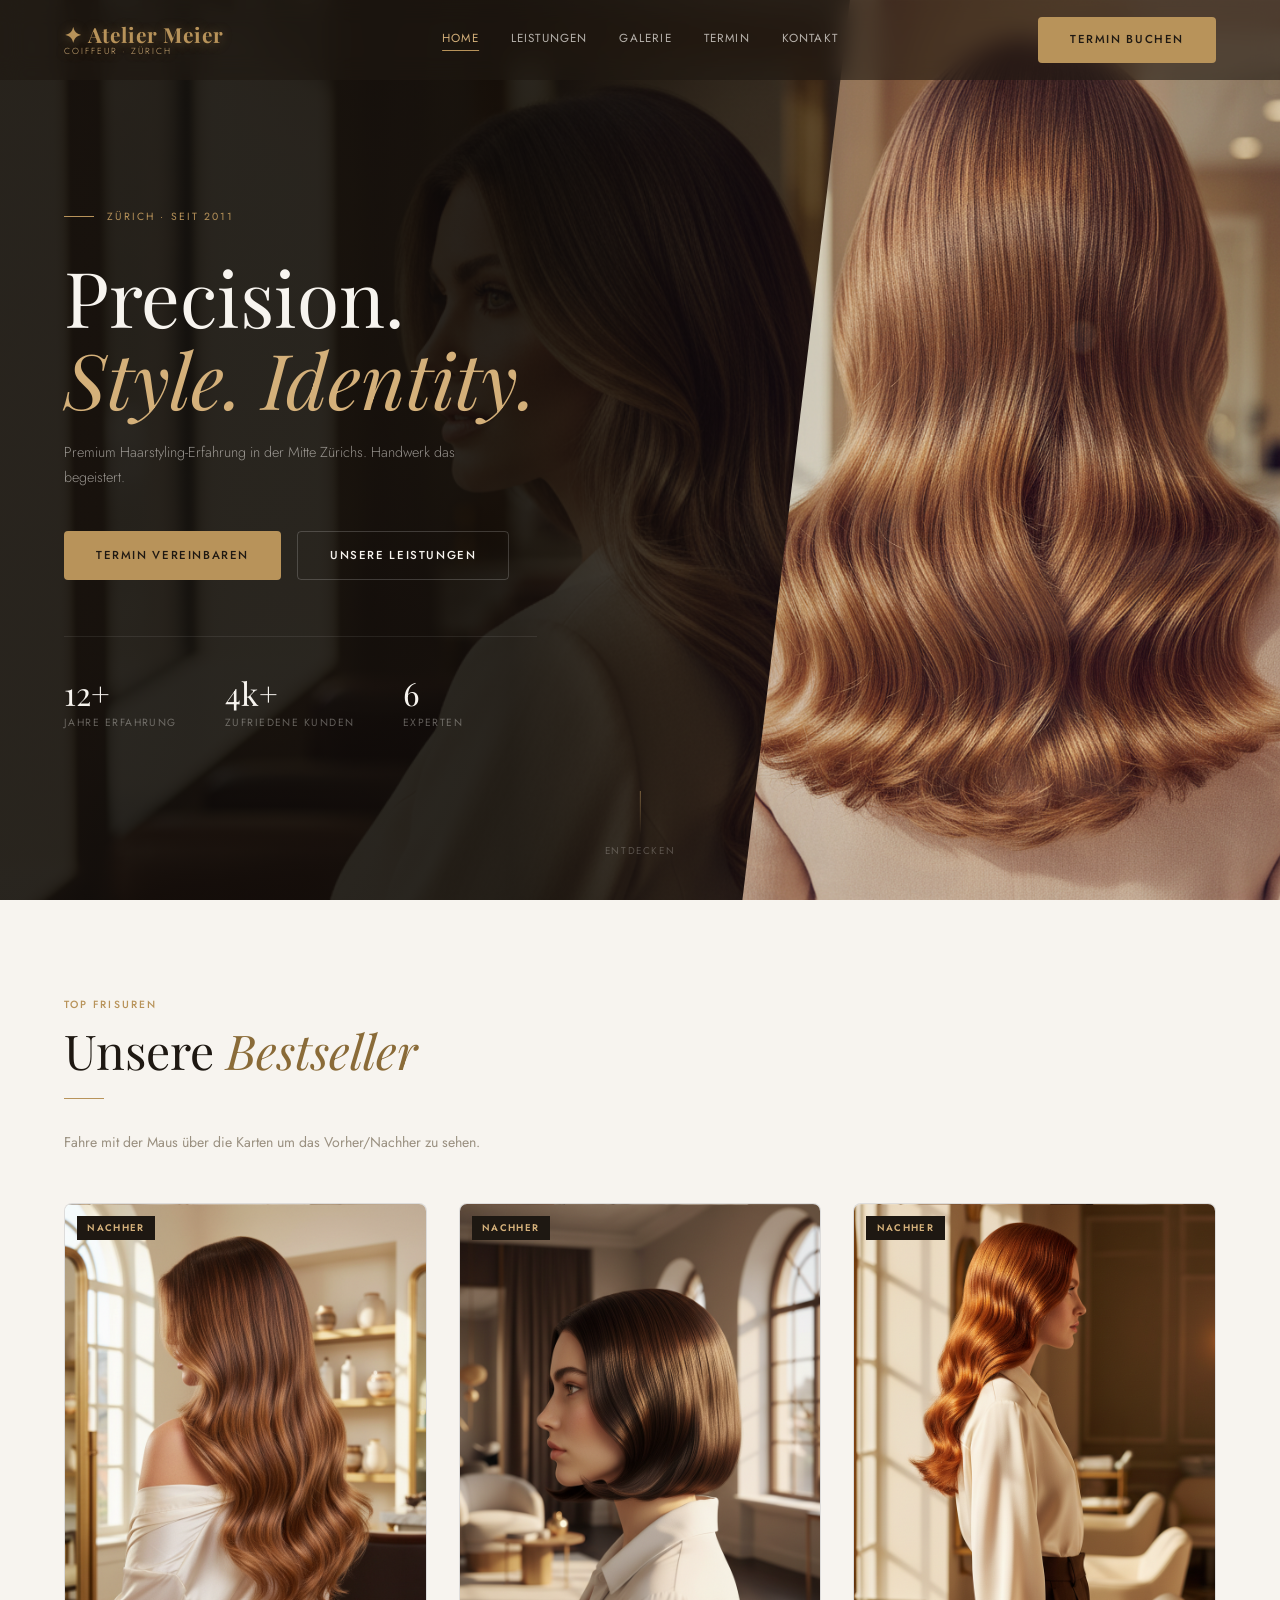
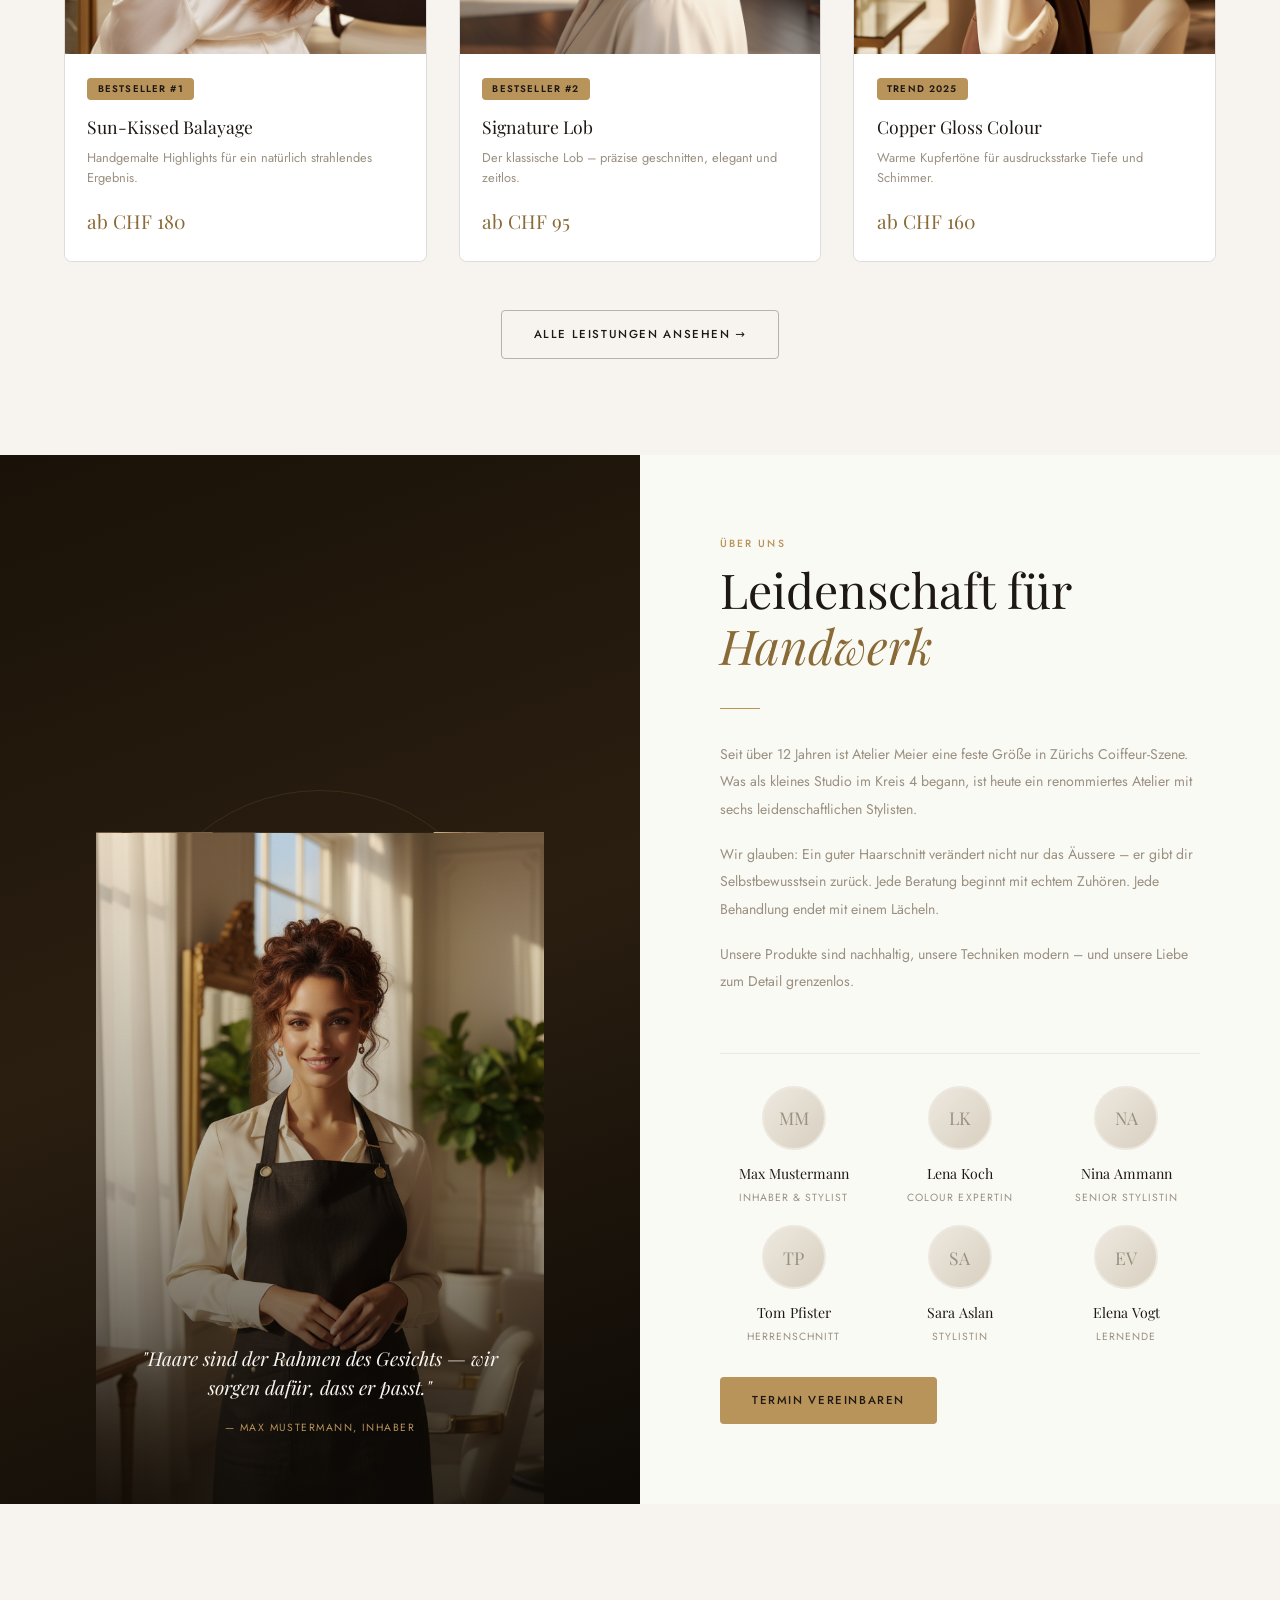
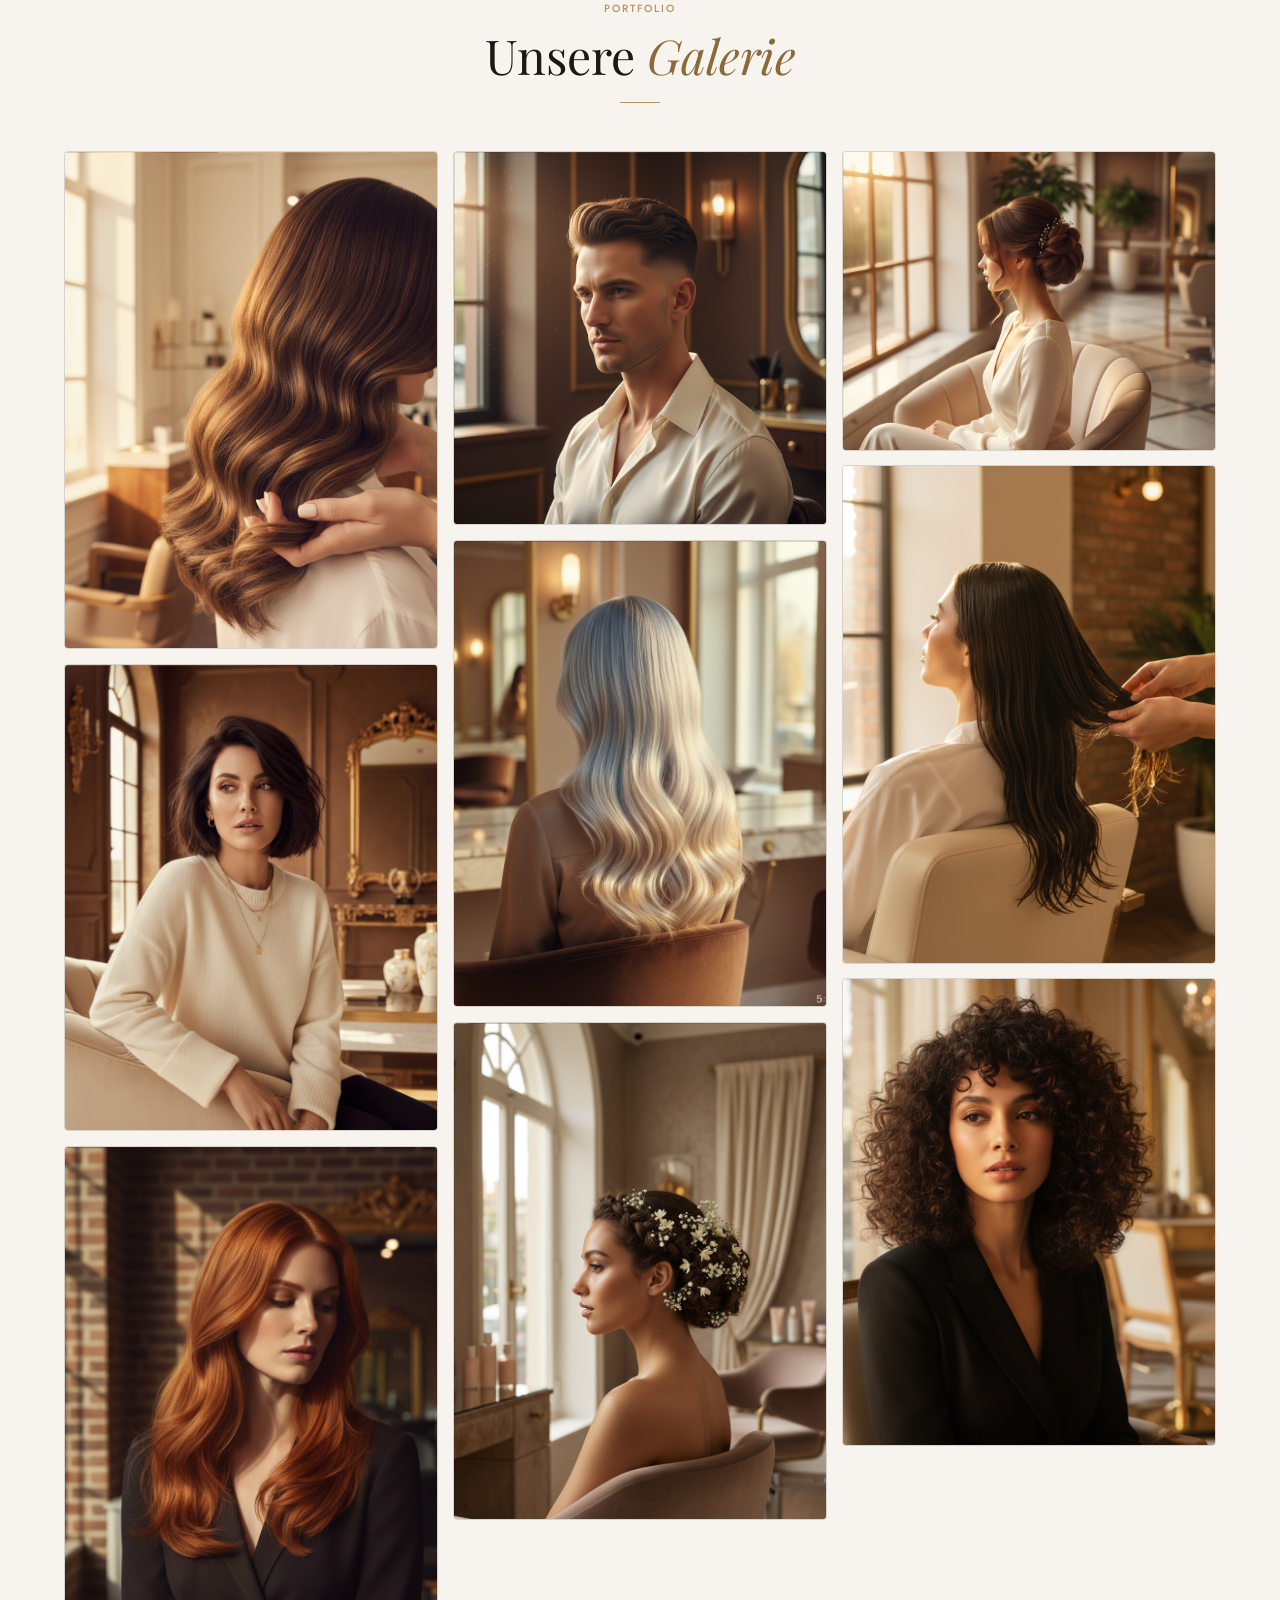
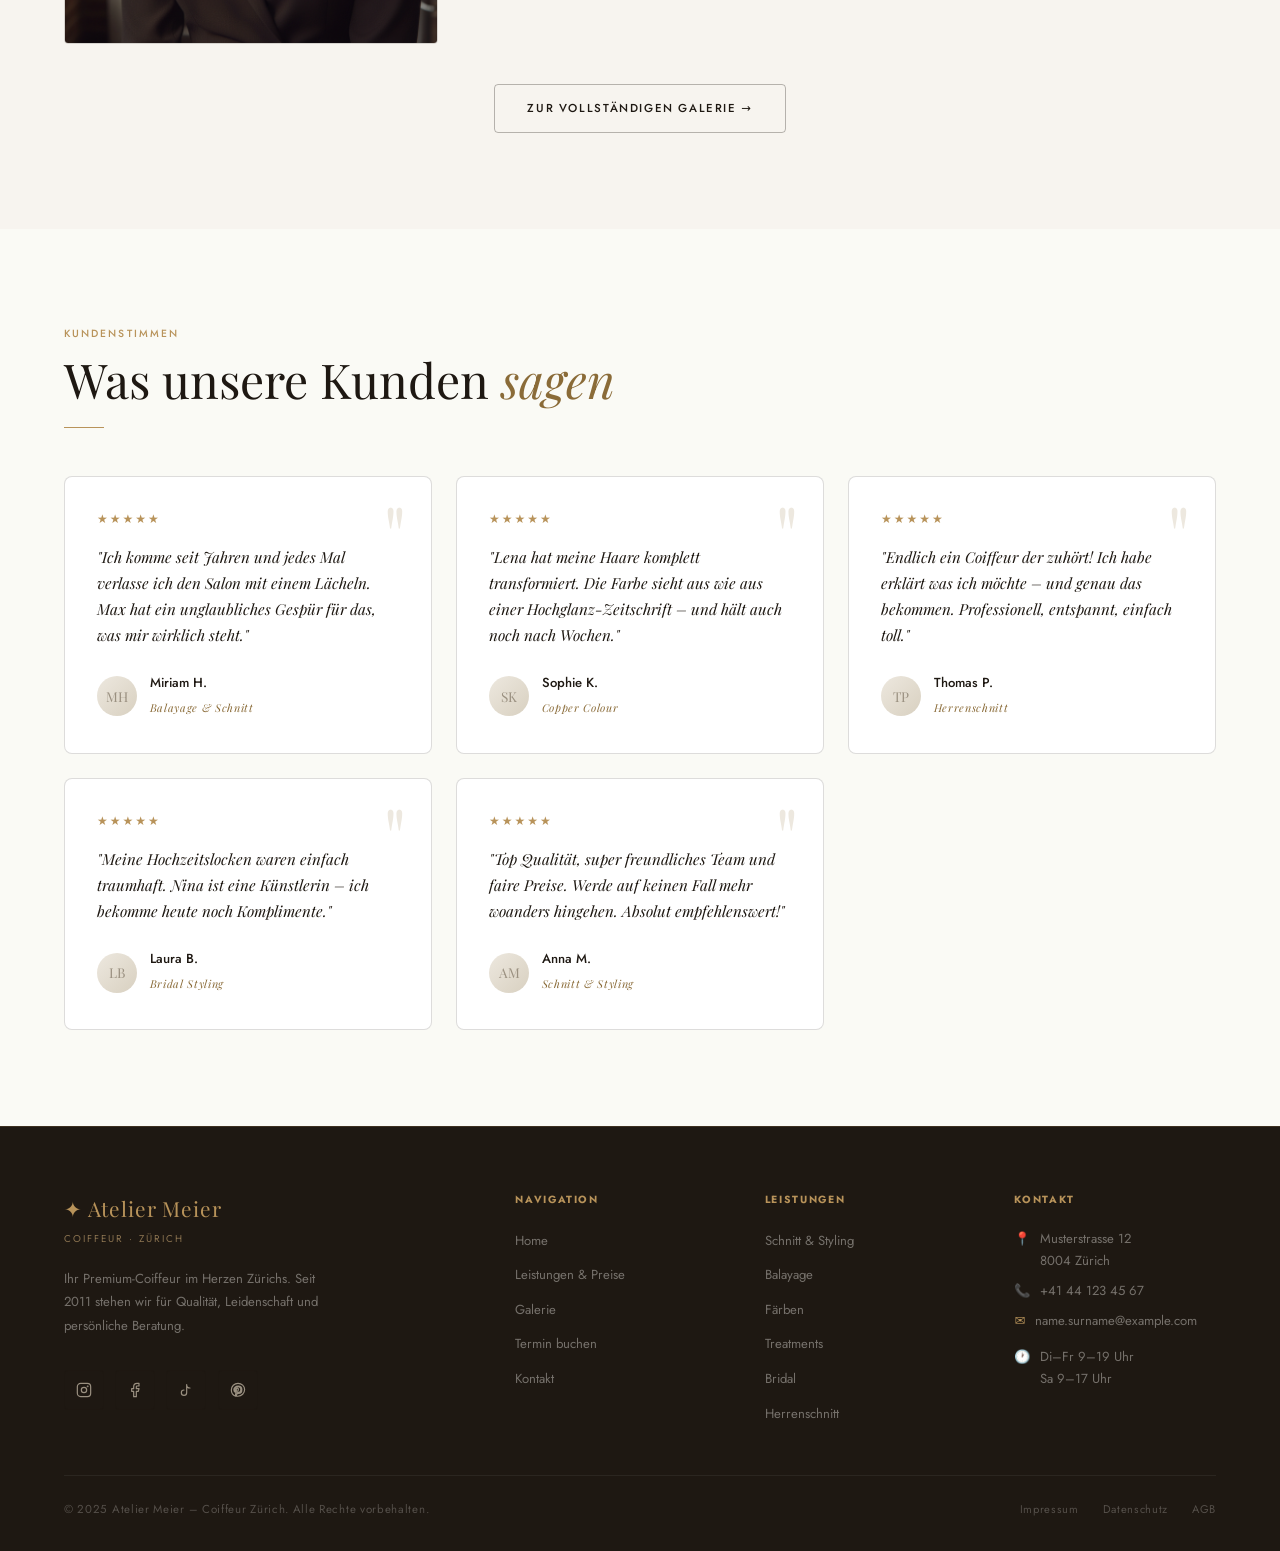
==== commit a4835b6d: "Update index.html" ====
--- a/index.html
+++ b/index.html
@@ -344,7 +344,7 @@
       <h4>Kontakt</h4>
       <div class="footer-contact-line"><span>📍</span><span>Musterstrasse 12<br>8004 Zürich</span></div>
       <div class="footer-contact-line"><span>📞</span><span>+41 44 123 45 67</span></div>
-      <div class="footer-contact-line"><span>✉</span><span>info@atelier-meier.ch</span></div>
+      <div class="footer-contact-line"><span>✉</span><span>name.surname@example.com</span></div>
       <div class="footer-contact-line" style="margin-top:0.8rem;"><span>🕐</span><span>Di–Fr 9–19 Uhr<br>Sa 9–17 Uhr</span></div>
     </div>
   </div>
